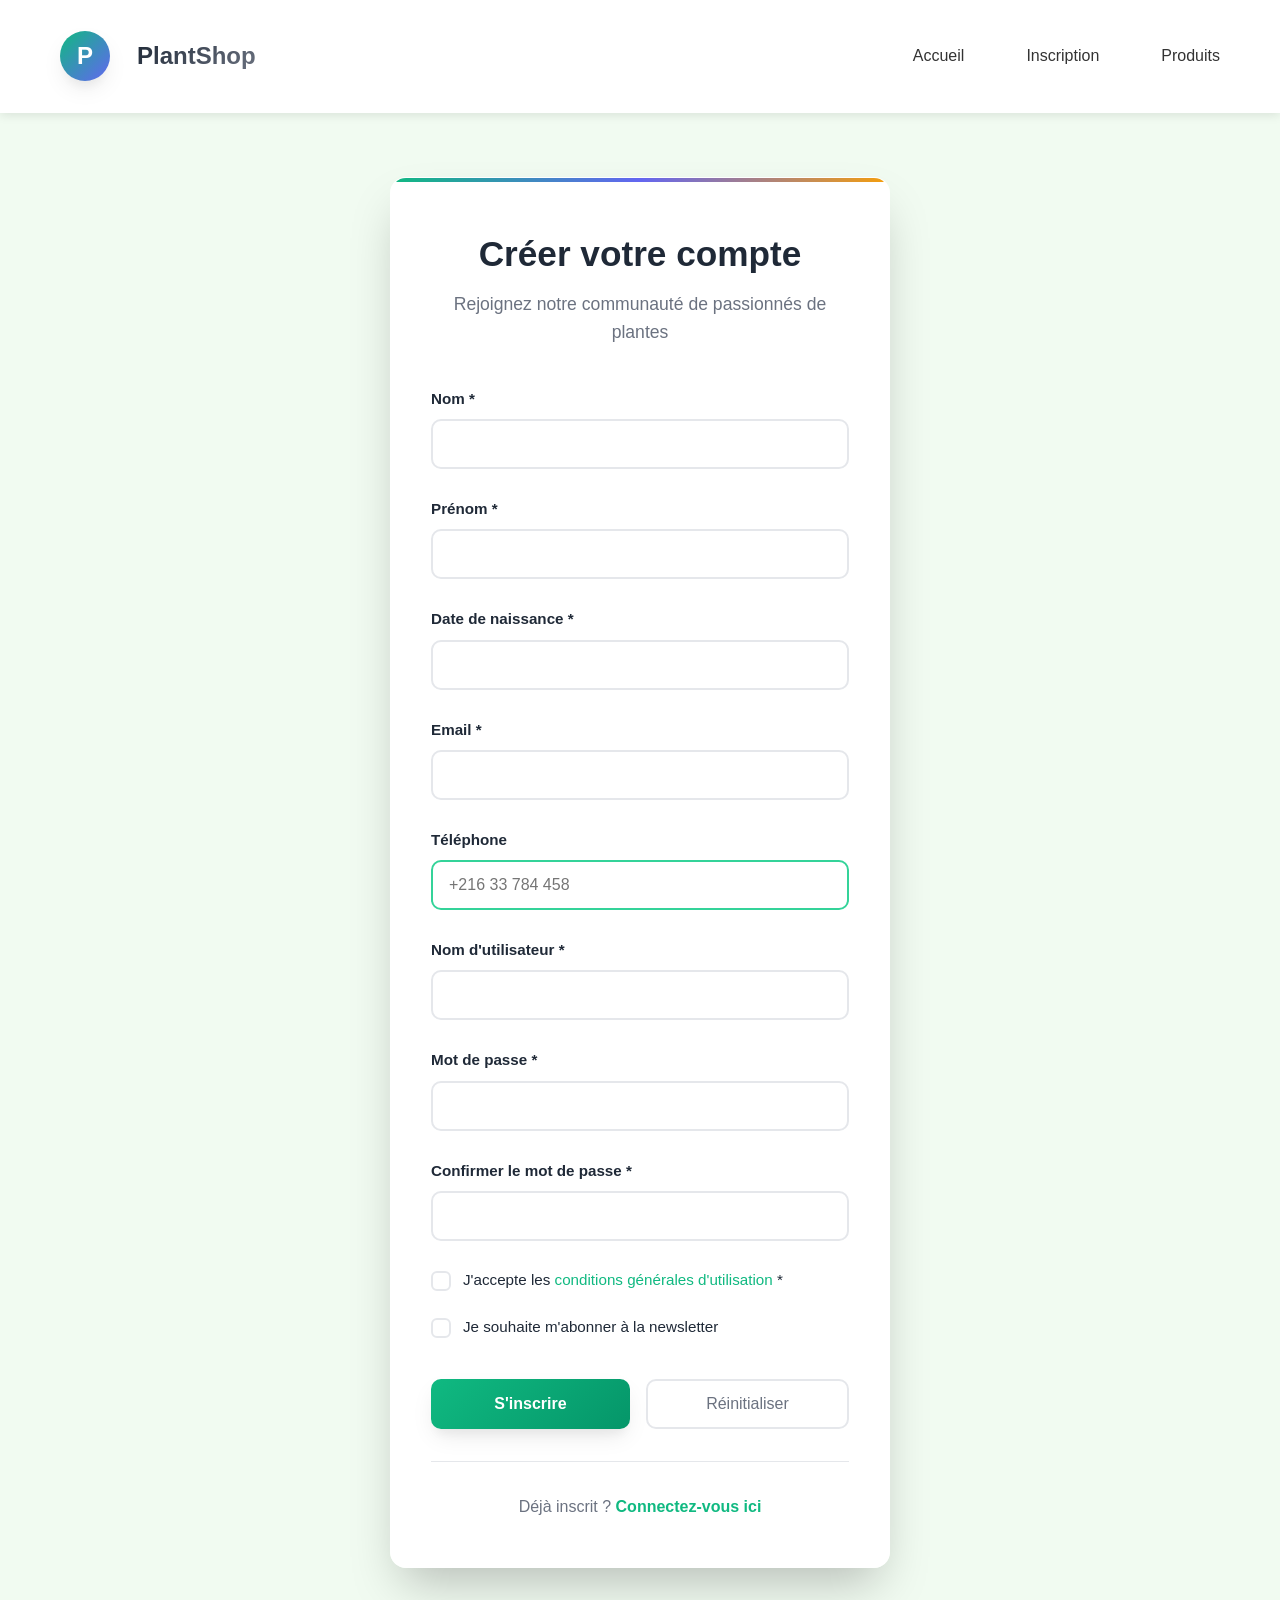
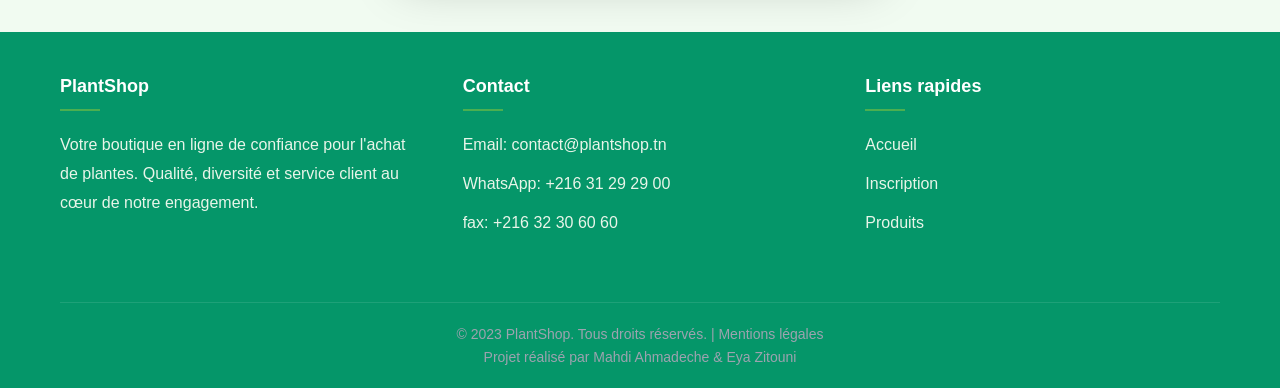
==== inscription.html @ d2c91919 "initial commit" ====
<!DOCTYPE html>
<html lang="fr">
<head>
    <meta charset="UTF-8">
    <meta name="viewport" content="width=device-width, initial-scale=1.0">
    <title>PlantShop - Vente de plantes en ligne</title>
    <link rel="stylesheet" href="style.css">
</head>
<body>
    <!-- En-tête -->
    <header>
        <div class="container">
            <div class="header-content">
                <div class="logo-section">
                    <div class="logo">P</div>
                    <div class="site-name">PlantShop</div>
                </div>
                <nav>
                    <ul>
                        <li><a href="index.html">Accueil</a></li>
                        <li><a href="inscription.html">Inscription</a></li>
                        <li><a href="produits.html">Produits</a></li>
                    </ul>
                </nav>
            </div>
        </div>
    </header><!-- Section Inscription -->
<section class="inscription-section">
    <div class="container">
        <div class="inscription-form-container">
            <h1>Créer votre compte</h1>
            <p>Rejoignez notre communauté de passionnés de plantes</p>
            
            <form id="inscriptionForm" class="inscription-form">
                <div class="form-group">
                    <label for="nom">Nom *</label>
                    <input type="text" id="nom" name="nom" required>
                    <span class="error-message" id="nom-error"></span>
                </div>

                <div class="form-group">
                    <label for="prenom">Prénom *</label>
                    <input type="text" id="prenom" name="prenom" required>
                    <span class="error-message" id="prenom-error"></span>
                </div>
                <div class="form-group">
                    <label for="Date de naissance">Date de naissance *</label>
                    <input type="text" id="Date de naissance" name="Date de naissance" required>
                    <span class="error-message" id="Date de naissance-error"></span>
                </div>

                <div class="form-group">
                    <label for="email">Email *</label>
                    <input type="email" id="email" name="email" required>
                    <span class="error-message" id="email-error"></span>
                </div>

                <div class="form-group">
                    <label for="telephone">Téléphone</label>
                    <input type="tel" id="telephone" name="telephone" placeholder="+216 33 784 458">
                    <span class="error-message" id="telephone-error"></span>
                </div>

                <div class="form-group">
                    <label for="username">Nom d'utilisateur *</label>
                    <input type="text" id="username" name="username" required>
                    <span class="error-message" id="username-error"></span>
                </div>

                <div class="form-group">
                    <label for="password">Mot de passe *</label>
                    <input type="password" id="password" name="password" required>
                    <span class="error-message" id="password-error"></span>
                </div>

                <div class="form-group">
                    <label for="confirm-password">Confirmer le mot de passe *</label>
                    <input type="password" id="confirm-password" name="confirm-password" required>
                    <span class="error-message" id="confirm-password-error"></span>
                </div>

                <div class="form-group checkbox-group">
                    <input type="checkbox" id="conditions" name="conditions" required>
                    <label for="conditions">J'accepte les <a href="#">conditions générales d'utilisation</a> *</label>
                    <span class="error-message" id="conditions-error"></span>
                </div>

                <div class="form-group checkbox-group">
                    <input type="checkbox" id="newsletter" name="newsletter">
                    <label for="newsletter">Je souhaite m'abonner à la newsletter</label>
                </div>

                <div class="form-buttons">
                    <button type="submit" class="btn-primary">S'inscrire</button>
                    <button type="reset" class="btn-secondary">Réinitialiser</button>
                </div>
            </form>

            <div id="confirmation-message" class="confirmation-message" style="display: none;">
                <div class="success-icon">✓</div>
                <h2>Inscription réussie !</h2>
                <p>Merci de vous être inscrit sur PlantShop. Un email de confirmation a été envoyé à votre adresse.</p>
                <button id="retour-accueil" class="btn-primary">Retour à l'accueil</button>
            </div>

            <div class="login-link">
                <p>Déjà inscrit ? <a href="connexion.html">Connectez-vous ici</a></p>
            </div>
        </div>
    </div>
</section>

<footer>
    <div class="container">
        <div class="footer-content">
            <div class="footer-section">
                <h3>PlantShop</h3>
                <p>Votre boutique en ligne de confiance pour l'achat de plantes. Qualité, diversité et service client au cœur de notre engagement.</p>
            </div>
            <div class="footer-section">
                <h3>Contact</h3>
                <div class="contact-info">
                    <p>Email: contact@plantshop.tn</p>
                    <p>WhatsApp: +216 31 29 29 00</p>
                    <p>fax: +216 32 30 60 60</p>
                </div>
            </div>
            <div class="footer-section">
                <h3>Liens rapides</h3>
                <a href="index.html">Accueil</a>
                <a href="inscription.html">Inscription</a>
                <a href="produits.html">Produits</a>
            </div>
        </div>
        <div class="copyright">
            <p>&copy; 2023 PlantShop. Tous droits réservés. | Mentions légales</p>
            <p>Projet réalisé par Mahdi Ahmadeche & Eya Zitouni</p>
        </div>
    </div>
</footer>
</body>
</html>
---- style.css ----
/* Styles généraux */
* {
  margin: 0;
  padding: 0;
  box-sizing: border-box;
  font-family: 'Segoe UI', Tahoma, Geneva, Verdana, sans-serif;
}

body {
  background-color: #f9f9f9;
  color: #333;
  line-height: 1.6;
}

.container {
  max-width: 1200px;
  margin: 0 auto;
  padding: 0 20px;
}

/* En-tête */
header {
  background-color: #fff;
  box-shadow: 0 2px 10px rgba(0, 0, 0, 0.1);
  position: sticky;
  top: 0;
  z-index: 100;
}

.header-content {
  display: flex;
  justify-content: space-between;
  align-items: center;
  padding: 15px 0;
}

.logo-section {
  display: flex;
  align-items: center;
}

.logo {
  width: 50px;
  height: 50px;
  background-color: #4CAF50;
  border-radius: 50%;
  display: flex;
  align-items: center;
  justify-content: center;
  margin-right: 15px;
  color: white;
  font-weight: bold;
  font-size: 24px;
}

.site-name {
  font-size: 24px;
  font-weight: 700;
  color: #2E7D32;
}

/* Navigation */
nav ul {
  display: flex;
  list-style: none;
}

nav li {
  margin-left: 30px;
}

nav a {
  text-decoration: none;
  color: #333;
  font-weight: 500;
  font-size: 16px;
  transition: color 0.3s;
  padding: 5px 0;
  position: relative;
}

nav a:hover {
  color: #4CAF50;
}

nav a::after {
  content: '';
  position: absolute;
  width: 0;
  height: 2px;
  bottom: 0;
  left: 0;
  background-color: #4CAF50;
  transition: width 0.3s;
}

nav a:hover::after {
  width: 100%;
}

/* Section Présentation */
.presentation {
  padding: 80px 0;
  background-color: white;
}

.presentation-content {
  display: flex;
  align-items: center;
  justify-content: space-between;
  flex-wrap: wrap;
}

.presentation-text {
  flex: 1;
  min-width: 300px;
  padding-right: 40px;
}

.presentation-text h1 {
  font-size: 36px;
  margin-bottom: 20px;
  color: #2E7D32;
}

.presentation-image {
  flex: 1;
  min-width: 300px;
  height: 400px;
  background: url('https://images.unsplash.com/photo-1416879595882-3373a0480b5b?ixlib=rb-1.2.1&auto=format&fit=crop&w=1350&q=80');
  background-size: cover;
  background-position: center;
  border-radius: 10px;
}

/* Section Produits */
.products {
  padding: 60px 0;
  background-color: #E8F5E9;
}

.section-title {
  font-size: 32px;
  margin-bottom: 50px;
  color: #2E7D32;
  text-align: center;
  position: relative;
}

.section-title::after {
  content: '';
  position: absolute;
  width: 100px;
  height: 3px;
  background-color: #4CAF50;
  bottom: -10px;
  left: 50%;
  transform: translateX(-50%);
}

.product-grid {
  display: grid;
  grid-template-columns: repeat(auto-fit, minmax(250px, 1fr));
  gap: 30px;
}

.product-card {
  background-color: white;
  border-radius: 10px;
  overflow: hidden;
  box-shadow: 0 5px 15px rgba(0, 0, 0, 0.1);
  transition: transform 0.3s;
}

.product-card:hover {
  transform: translateY(-5px);
}

.product-img {
  height: 200px;
  background-size: cover;
  background-position: center;
}

.product-content {
  padding: 20px;
}

.product-content h3 {
  font-size: 20px;
  margin-bottom: 10px;
  color: #2E7D32;
}

/* Section Réseaux sociaux */
.social {
  padding: 60px 0;
  text-align: center;
  background-color: white;
}

.social-links {
  display: flex;
  justify-content: center;
  gap: 30px;
  margin-top: 30px;
}

.social-link {
  display: flex;
  flex-direction: column;
  align-items: center;
  text-decoration: none;
  color: #333;
  transition: transform 0.3s, color 0.3s;
}

.social-link:hover {
  transform: translateY(-5px);
  color: #4CAF50;
}

.social-icon {
  width: 60px;
  height: 60px;
  background-color: #f5f5f5;
  border-radius: 50%;
  display: flex;
  align-items: center;
  justify-content: center;
  margin-bottom: 10px;
  font-size: 24px;
}

.facebook {
  color: #3b5998;
}

.instagram {
  color: #E1306C;
}

/* Pied de page */
footer {
  background-color: #2E7D32;
  color: white;
  padding: 40px 0 20px;
}

.footer-content {
  display: flex;
  justify-content: space-between;
  flex-wrap: wrap;
  margin-bottom: 30px;
}

.footer-section {
  flex: 1;
  min-width: 200px;
  margin-bottom: 20px;
}

.footer-section h3 {
  font-size: 18px;
  margin-bottom: 20px;
  position: relative;
  padding-bottom: 10px;
}

.footer-section h3::after {
  content: '';
  position: absolute;
  width: 40px;
  height: 2px;
  background-color: #4CAF50;
  bottom: 0;
  left: 0;
}

.footer-section p, .footer-section a {
  color: #E8F5E9;
  margin-bottom: 10px;
  display: block;
  text-decoration: none;
}

.footer-section a:hover {
  color: white;
}

.contact-info {
  margin-bottom: 15px;
}

.copyright {
  text-align: center;
  padding-top: 20px;
  border-top: 1px solid rgba(255, 255, 255, 0.1);
  font-size: 14px;
}

/* Responsive */
@media (max-width: 768px) {
  .header-content {
      flex-direction: column;
      text-align: center;
  }
  
  .logo-section {
      margin-bottom: 15px;
  }
  
  nav ul {
      justify-content: center;
  }
  
  nav li {
      margin: 0 15px;
  }
  
  .presentation-content {
      flex-direction: column;
  }
  
  .presentation-text {
      padding-right: 0;
      margin-bottom: 30px;
  }
  
  .social-links {
      flex-direction: column;
      gap: 20px;
  }
}

@media (max-width: 480px) {
  .section-title {
      font-size: 26px;
  }
  
  nav li {
      margin: 0 10px;
  }
}





.partners {
  padding: 60px 0;
  background-color: #E8F5E9;
}

.section-title {
  font-size: 32px;
  margin-bottom: 50px;
  color: #2E7D32;
  text-align: center;
  position: relative;
}

.section-title::after {
  content: '';
  position: absolute;
  width: 100px;
  height: 3px;
  background-color: #4CAF50;
  bottom: -10px;
  left: 50%;
  transform: translateX(-50%);
}

.partners-grid {
  display: grid;
  grid-template-columns: repeat(auto-fit, minmax(250px, 1fr));
  gap: 30px;
}

.partner-card {
  background-color: white;
  border-radius: 10px;
  overflow: hidden;
  box-shadow: 0 5px 15px rgba(0, 0, 0, 0.1);
  transition: transform 0.3s;
}

.partner-card:hover {
  transform: translateY(-5px);
}

.partner-img {
  height: 200px;
  background-size: cover;
  background-position: center;
}

.partner-content {
  padding: 20px;
}

.partner-content h3 {
  font-size: 20px;
  margin-bottom: 10px;
  color: #2E7D32;
}
/* style.css - Version Moderne */

/* Reset et polices modernes */
* {
  margin: 0;
  padding: 0;
  box-sizing: border-box;
}

@import url('https://fonts.googleapis.com/css2?family=Inter:wght@300;400;500;600;700&display=swap');

:root {
  --primary: #10B981;
  --primary-dark: #059669;
  --primary-light: #34D399;
  --secondary: #6366F1;
  --accent: #F59E0B;
  --dark: #1F2937;
  --light: #F8FAFC;
  --gray: #6B7280;
  --gray-light: #E5E7EB;
  --error: #EF4444;
  --success: #10B981;
  --shadow: 0 10px 25px -5px rgba(0, 0, 0, 0.1), 0 10px 10px -5px rgba(0, 0, 0, 0.04);
  --shadow-lg: 0 25px 50px -12px rgba(0, 0, 0, 0.25);
  --radius: 16px;
  --transition: all 0.3s cubic-bezier(0.4, 0, 0.2, 1);
}

body {
  font-family: 'Inter', sans-serif;
  line-height: 1.7;
  color: var(--dark);
  background: linear-gradient(135deg, #764ba2 10%, #34d399 100%,);
  min-height: 100vh;
}

.container {
  max-width: 1200px;
  margin: 0 auto;
  padding: 0 20px;
}

/* En-tête moderne */
header {
  background: rgba(255, 255, 255, 0.95);
  backdrop-filter: blur(20px);
  border-bottom: 1px solid rgba(255, 255, 255, 0.2);
  padding: 1rem 0;
  position: sticky;
  top: 0;
  z-index: 1000;
}

.header-content {
  display: flex;
  justify-content: space-between;
  align-items: center;
}

.logo-section {
  display: flex;
  align-items: center;
  gap: 12px;
}

.logo {
  width: 45px;
  height: 45px;
  background: linear-gradient(135deg, var(--primary), var(--secondary));
  border-radius: 12px;
  display: flex;
  align-items: center;
  justify-content: center;
  font-weight: 700;
  font-size: 1.4rem;
  color: white;
  box-shadow: var(--shadow);
}

.site-name {
  font-size: 1.6rem;
  font-weight: 700;
  background: linear-gradient(135deg, var(--dark), var(--gray));
  -webkit-background-clip: text;
  -webkit-text-fill-color: transparent;
}

nav ul {
  display: flex;
  list-style: none;
  gap: 2rem;
}

nav a {
  color: var(--dark);
  text-decoration: none;
  font-weight: 500;
  padding: 8px 16px;
  border-radius: 8px;
  transition: var(--transition);
  position: relative;
}

nav a:hover {
  color: var(--primary);
  background: rgba(16, 185, 129, 0.1);
}

nav a.active {
  color: var(--primary);
  background: rgba(16, 185, 129, 0.1);
}

nav a.active::after {
  content: '';
  position: absolute;
  bottom: -2px;
  left: 16px;
  right: 16px;
  height: 2px;
  background: var(--primary);
  border-radius: 2px;
}

/* Section d'inscription moderne */
.inscription-section {
  padding: 4rem 0;
  min-height: calc(100vh - 80px);
  display: flex;
  align-items: center;
  justify-content: center;
}

.inscription-form-container {
  max-width: 500px;
  width: 100%;
  background: rgba(255, 255, 255, 0.95);
  backdrop-filter: blur(20px);
  padding: 3rem 2.5rem;
  border-radius: var(--radius);
  box-shadow: var(--shadow-lg);
  border: 1px solid rgba(255, 255, 255, 0.2);
  position: relative;
  overflow: hidden;
}

.inscription-form-container::before {
  content: '';
  position: absolute;
  top: 0;
  left: 0;
  right: 0;
  height: 4px;
  background: linear-gradient(90deg, var(--primary), var(--secondary), var(--accent));
}

.inscription-form-container h1 {
  color: var(--dark);
  text-align: center;
  margin-bottom: 0.5rem;
  font-size: 2.2rem;
  font-weight: 700;
}

.inscription-form-container > p {
  text-align: center;
  color: var(--gray);
  margin-bottom: 2.5rem;
  font-size: 1.1rem;
  font-weight: 400;
}

/* Formulaire moderne */
.inscription-form {
  margin-bottom: 2rem;
}

.form-group {
  margin-bottom: 1.75rem;
  position: relative;
}

.form-group label {
  display: block;
  margin-bottom: 0.5rem;
  font-weight: 600;
  color: var(--dark);
  font-size: 0.95rem;
}

.form-group input[type="text"],
.form-group input[type="email"],
.form-group input[type="tel"],
.form-group input[type="password"] {
  width: 100%;
  padding: 14px 16px;
  border: 2px solid var(--gray-light);
  border-radius: 10px;
  font-size: 1rem;
  transition: var(--transition);
  background: white;
  font-family: 'Inter', sans-serif;
}

.form-group input:focus {
  outline: none;
  border-color: var(--primary);
  box-shadow: 0 0 0 3px rgba(16, 185, 129, 0.1);
  transform: translateY(-2px);
}

.form-group input:valid {
  border-color: var(--primary-light);
}

/* Checkboxes modernes */
.checkbox-group {
  display: flex;
  align-items: flex-start;
  gap: 12px;
  margin-bottom: 1.5rem;
}

.checkbox-group input[type="checkbox"] {
  appearance: none;
  -webkit-appearance: none;
  width: 20px;
  height: 20px;
  border: 2px solid var(--gray-light);
  border-radius: 6px;
  background: white;
  cursor: pointer;
  position: relative;
  transition: var(--transition);
  flex-shrink: 0;
  margin-top: 2px;
}

.checkbox-group input[type="checkbox"]:checked {
  background: var(--primary);
  border-color: var(--primary);
}

.checkbox-group input[type="checkbox"]:checked::after {
  content: '✓';
  position: absolute;
  color: white;
  font-size: 14px;
  font-weight: bold;
  top: 50%;
  left: 50%;
  transform: translate(-50%, -50%);
}

.checkbox-group label {
  margin-bottom: 0;
  font-weight: normal;
  line-height: 1.5;
}

.checkbox-group a {
  color: var(--primary);
  text-decoration: none;
  font-weight: 500;
  transition: var(--transition);
}

.checkbox-group a:hover {
  color: var(--primary-dark);
  text-decoration: underline;
}

/* Messages d'erreur modernes */
.error-message {
  color: var(--error);
  font-size: 0.85rem;
  margin-top: 0.5rem;
  display: block;
  font-weight: 500;
  padding-left: 8px;
  border-left: 3px solid var(--error);
}

.form-group input.error {
  border-color: var(--error);
  box-shadow: 0 0 0 3px rgba(239, 68, 68, 0.1);
}

/* Boutons modernes */
.form-buttons {
  display: flex;
  gap: 1rem;
  margin-top: 2.5rem;
}

.btn-primary, .btn-secondary {
  padding: 14px 30px;
  border: none;
  border-radius: 10px;
  font-size: 1rem;
  font-weight: 600;
  cursor: pointer;
  transition: var(--transition);
  flex: 1;
  font-family: 'Inter', sans-serif;
  position: relative;
  overflow: hidden;
}

.btn-primary {
  background: linear-gradient(135deg, var(--primary), var(--primary-dark));
  color: white;
  box-shadow: var(--shadow);
}

.btn-primary::before {
  content: '';
  position: absolute;
  top: 0;
  left: -100%;
  width: 100%;
  height: 100%;
  background: linear-gradient(90deg, transparent, rgba(255,255,255,0.2), transparent);
  transition: left 0.5s;
}

.btn-primary:hover::before {
  left: 100%;
}

.btn-primary:hover {
  transform: translateY(-3px);
  box-shadow: 0 20px 40px -10px rgba(16, 185, 129, 0.4);
}

.btn-secondary {
  background: white;
  color: var(--gray);
  border: 2px solid var(--gray-light);
  font-weight: 500;
}

.btn-secondary:hover {
  border-color: var(--primary);
  color: var(--primary);
  transform: translateY(-2px);
  box-shadow: var(--shadow);
}

/* Message de confirmation moderne */
.confirmation-message {
  text-align: center;
  padding: 2rem 1rem;
  background: linear-gradient(135deg, #F0FDF4, #ECFDF5);
  border-radius: var(--radius);
  border: 1px solid var(--primary-light);
}

.success-icon {
  width: 80px;
  height: 80px;
  background: linear-gradient(135deg, var(--success), var(--primary-dark));
  color: white;
  border-radius: 50%;
  display: flex;
  align-items: center;
  justify-content: center;
  font-size: 2rem;
  margin: 0 auto 1.5rem;
  box-shadow: var(--shadow);
  animation: bounceIn 0.6s cubic-bezier(0.68, -0.55, 0.265, 1.55);
}

@keyframes bounceIn {
  0% {
      opacity: 0;
      transform: scale(0.3);
  }
  50% {
      opacity: 1;
      transform: scale(1.05);
  }
  70% {
      transform: scale(0.9);
  }
  100% {
      opacity: 1;
      transform: scale(1);
  }
}

.confirmation-message h2 {
  color: var(--dark);
  margin-bottom: 1rem;
  font-weight: 700;
}

.confirmation-message p {
  color: var(--gray);
  margin-bottom: 2rem;
  font-size: 1.1rem;
  line-height: 1.6;
}

/* Lien de connexion moderne */
.login-link {
  text-align: center;
  padding-top: 2rem;
  border-top: 1px solid var(--gray-light);
}

.login-link p {
  color: var(--gray);
}

.login-link a {
  color: var(--primary);
  text-decoration: none;
  font-weight: 600;
  transition: var(--transition);
  position: relative;
}

.login-link a::after {
  content: '';
  position: absolute;
  bottom: -2px;
  left: 0;
  width: 0;
  height: 2px;
  background: var(--primary);
  transition: width 0.3s ease;
}

.login-link a:hover::after {
  width: 100%;
}

/* Animation de chargement */
.loading {
  display: inline-block;
  width: 20px;
  height: 20px;
  border: 3px solid rgba(255,255,255,.3);
  border-radius: 50%;
  border-top-color: white;
  animation: spin 1s ease-in-out infinite;
}

@keyframes spin {
  to { transform: rotate(360deg); }
}

/* Pied de page moderne */
footer {
  background: var(--dark);
  color: white;
  padding: 3rem 0 1.5rem;
  margin-top: auto;
}

.footer-content {
  display: grid;
  grid-template-columns: 2fr 1fr 1fr;
  gap: 3rem;
  margin-bottom: 2rem;
}

.footer-section h3 {
  color: white;
  margin-bottom: 1.5rem;
  font-weight: 600;
  font-size: 1.2rem;
}

.footer-section p, .footer-section a {
  color: #9CA3AF;
  line-height: 1.8;
  transition: var(--transition);
}

.footer-section a {
  text-decoration: none;
  display: block;
  margin-bottom: 0.5rem;
}

.footer-section a:hover {
  color: var(--primary-light);
}

.copyright {
  text-align: center;
  padding-top: 2rem;
  border-top: 1px solid #374151;
  color: #9CA3AF;
  font-size: 0.9rem;
}

/* Responsive Design */
@media (max-width: 768px) {
  .inscription-form-container {
      margin: 1rem;
      padding: 2rem 1.5rem;
  }
  
  .form-buttons {
      flex-direction: column;
  }
  
  .header-content {
      flex-direction: column;
      gap: 1rem;
  }
  
  nav ul {
      gap: 1rem;
  }
  
  .footer-content {
      grid-template-columns: 1fr;
      gap: 2rem;
  }
  
  body {
      background: linear-gradient(135deg, #667eea 0%, #764ba2 100%);
      background-attachment: fixed;
  }
}

/* Animation pour les champs du formulaire */
@keyframes slideIn {
  from {
      opacity: 0;
      transform: translateY(20px);
  }
  to {
      opacity: 1;
      transform: translateY(0);
  }
}

.inscription-form-container > * {
  animation: slideIn 0.6s ease-out;
}

.inscription-form-container > *:nth-child(1) { animation-delay: 0.1s; }
.inscription-form-container > *:nth-child(2) { animation-delay: 0.2s; }
.form-group:nth-child(1) { animation-delay: 0.3s; }
.form-group:nth-child(2) { animation-delay: 0.4s; }
.form-group:nth-child(3) { animation-delay: 0.5s; }
.form-group:nth-child(4) { animation-delay: 0.6s; }
.form-group:nth-child(5) { animation-delay: 0.7s; }
.form-group:nth-child(6) { animation-delay: 0.8s; }
.form-group:nth-child(7) { animation-delay: 0.9s; }
.checkbox-group:nth-child(8) { animation-delay: 1.0s; }
.checkbox-group:nth-child(9) { animation-delay: 1.1s; }
.form-buttons { animation-delay: 1.2s; }

/* Pied de page */
footer {
  background-color: #059669;
  color: white;
  padding: 40px 0 20px;
}

.footer-content {
  display: flex;
  justify-content: space-between;
  flex-wrap: wrap;
  margin-bottom: 30px;
}

.footer-section {
  flex: 1;
  min-width: 200px;
  margin-bottom: 20px;
}

.footer-section h3 {
  font-size: 18px;
  margin-bottom: 20px;
  position: relative;
  padding-bottom: 10px;
}

.footer-section h3::after {
  content: '';
  position: absolute;
  width: 40px;
  height: 2px;
  background-color: #4CAF50;
  bottom: 0;
  left: 0;
}

.footer-section p, .footer-section a {
  color: #E8F5E9;
  margin-bottom: 10px;
  display: block;
  text-decoration: none;
}

.footer-section a:hover {
  color: white;
}

.contact-info {
  margin-bottom: 15px;
}

.copyright {
  text-align: center;
  padding-top: 20px;
  border-top: 1px solid rgba(255, 255, 255, 0.1);
  font-size: 14px;
}

/* Responsive */
@media (max-width: 768px) {
  .header-content {
      flex-direction: column;
      text-align: center;
  }
  
  .logo-section {
      margin-bottom: 15px;
  }
  
  nav ul {
      justify-content: center;
  }
  
  nav li {
      margin: 0 15px;
  }
  
  .presentation-content {
      flex-direction: column;
  }
  
  .presentation-text {
      padding-right: 0;
      margin-bottom: 30px;
  }
  
  .social-links {
      flex-direction: column;
      gap: 20px;
  }
  
  .partners-grid {
      flex-direction: column;
      align-items: center;
  }
  
  .partner-card {
      width: 100%;
      max-width: 300px;
  }
  
  .form-row {
      flex-direction: column;
      gap: 0;
  }
  
  .form-buttons {
      flex-direction: column;
  }
}

@media (max-width: 480px) {
  .section-title {
      font-size: 26px;
  }
  
  nav li {
      margin: 0 10px;
  }
  
  .inscription-form {
      padding: 20px;
  }
  
  .form-fieldset {
      padding: 15px;
  }
}



/* ---------- RESET SIMPLE ---------- */
*,
*::before,
*::after {
  box-sizing: border-box;
  margin: 0;
  padding: 0;
}

body {
  font-family: system-ui, -apple-system, BlinkMacSystemFont, "Segoe UI",
    sans-serif;
  background-color: #f8faf5;
  color: #172b1a;
  line-height: 1.5;
}

/* ---------- VARIABLES ---------- */
:root {
  --color-primary: #2f7b4f;
  --color-primary-soft: #e2f3e8;
  --color-accent: #ffc857;
  --color-bg: #f8faf5;
  --color-surface: #ffffff;
  --color-border: #dde5d6;
  --color-text: #172b1a;
  --radius-lg: 16px;
  --radius-md: 12px;
  --shadow-soft: 0 10px 25px rgba(0, 0, 0, 0.06);
}

/* ---------- HEADER ---------- */
.header {
  position: sticky;
  top: 0;
  z-index: 20;
  display: flex;
  align-items: center;
  justify-content: space-between;
  padding: 1rem 5vw;
  background-color: rgba(248, 250, 245, 0.9);
  backdrop-filter: blur(12px);
  border-bottom: 1px solid rgba(221, 229, 214, 0.7);
}

.header__logo {
  display: flex;
  align-items: center;
  gap: 0.4rem;
  font-weight: 700;
  font-size: 1.1rem;
  color: var(--color-primary);
}

.header__logo-icon {
  font-size: 1.4rem;
}

.header__nav {
  display: flex;
  align-items: center;
  gap: 1.5rem;
  font-size: 0.95rem;
}

.header__nav-link {
  text-decoration: none;
  color: #4b5e4e;
  position: relative;
}

.header__nav-link::after {
  content: "";
  position: absolute;
  left: 0;
  bottom: -0.3rem;
  width: 0;
  height: 2px;
  background-color: var(--color-primary);
  transition: width 0.2s ease;
}

.header__nav-link:hover::after {
  width: 100%;
}

.header__nav-link--active {
  color: var(--color-primary);
  font-weight: 600;
}

.header__nav-link--active::after {
  width: 100%;
}

.header__actions {
  display: flex;
  align-items: center;
  gap: 0.75rem;
}

.header__cart-btn {
  border: none;
  background: var(--color-surface);
  border-radius: 999px;
  padding: 0.4rem 0.9rem;
  display: inline-flex;
  align-items: center;
  gap: 0.5rem;
  cursor: pointer;
  box-shadow: var(--shadow-soft);
}

.header__cart-icon {
  font-size: 1.1rem;
}

.header__cart-count {
  font-size: 0.85rem;
  font-weight: 600;
  padding: 0.1rem 0.5rem;
  border-radius: 999px;
  background-color: var(--color-primary);
  color: white;
}

/* ---------- HERO ---------- */
.hero {
  padding: 2.5rem 5vw 1.5rem;
}

.hero__content {
  max-width: 700px;
}

.hero__title {
  font-size: clamp(2rem, 4vw, 2.6rem);
  margin-bottom: 0.5rem;
}

.hero__subtitle {
  font-size: 0.98rem;
  color: #4b5e4e;
}

/* ---------- TOOLBAR ---------- */
.toolbar {
  display: grid;
  grid-template-columns: minmax(0, 2.2fr) minmax(0, 1.3fr) minmax(0, 1.3fr);
  gap: 1rem;
  padding: 0 5vw 1.5rem;
}

.toolbar__group {
  display: flex;
  flex-direction: column;
  gap: 0.35rem;
}

.toolbar__label {
  font-size: 0.8rem;
  text-transform: uppercase;
  letter-spacing: 0.06em;
  color: #6b7c6c;
}

.toolbar__input,
.toolbar__select {
  border-radius: 999px;
  border: 1px solid var(--color-border);
  padding: 0.55rem 0.9rem;
  font-size: 0.9rem;
  outline: none;
  background-color: var(--color-surface);
}

.toolbar__input:focus,
.toolbar__select:focus {
  border-color: var(--color-primary);
  box-shadow: 0 0 0 3px rgba(47, 123, 79, 0.12);
}

/* ---------- PRODUITS ---------- */
.products {
  padding: 0 5vw 3rem;
}

.products__grid {
  display: grid;
  grid-template-columns: repeat(auto-fit, minmax(230px, 1fr));
  gap: 1.6rem;
}

.product-card {
  background-color: var(--color-surface);
  border-radius: var(--radius-lg);
  overflow: hidden;
  box-shadow: var(--shadow-soft);
  display: flex;
  flex-direction: column;
  transition: transform 0.15s ease, box-shadow 0.15s ease;
}

.product-card:hover {
  transform: translateY(-4px);
  box-shadow: 0 16px 30px rgba(0, 0, 0, 0.08);
}

.product-card__image-wrapper {
  position: relative;
  padding: 0.75rem;
  background: radial-gradient(circle at top, #e6f4ec 0%, #ffffff 60%);
}

.product-card__image {
  width: 100%;
  display: block;
  border-radius: var(--radius-md);
  object-fit: cover;
}

.product-card__tag {
  position: absolute;
  left: 1.2rem;
  top: 1.2rem;
  background-color: var(--color-primary-soft);
  color: var(--color-primary);
  font-size: 0.75rem;
  padding: 0.25rem 0.6rem;
  border-radius: 999px;
  font-weight: 600;
}

.product-card__tag--accent {
  background-color: var(--color-accent);
  color: #4b3a06;
}

.product-card__body {
  padding: 0.9rem 1rem 1.1rem;
  display: flex;
  flex-direction: column;
  gap: 0.4rem;
}

.product-card__title {
  font-size: 1rem;
}

.product-card__subtitle {
  font-size: 0.86rem;
  color: #6b7c6c;
}

.product-card__footer {
  margin-top: 0.4rem;
  display: flex;
  align-items: center;
  justify-content: space-between;
  gap: 0.5rem;
}

.product-card__price {
  font-weight: 700;
  color: var(--color-primary);
  font-size: 0.98rem;
}

.product-card__btn {
  flex-shrink: 0;
  border: none;
  background-color: var(--color-primary);
  color: white;
  font-size: 0.86rem;
  font-weight: 600;
  padding: 0.45rem 0.9rem;
  border-radius: 999px;
  cursor: pointer;
  transition: background-color 0.15s ease, transform 0.1s ease;
}

.product-card__btn:hover {
  background-color: #255f3e;
}

.product-card__btn:active {
  transform: scale(0.98);
}

/* ---------- MESSAGE VIDE ---------- */
.products__empty {
  margin-top: 2rem;
  text-align: center;
  color: #6b7c6c;
  font-size: 0.9rem;
}

/* ---------- FOOTER ---------- */
.footer {
  padding: 1.5rem 5vw 2rem;
  border-top: 1px solid rgba(221, 229, 214, 0.7);
  text-align: center;
  font-size: 0.85rem;
  color: #6b7c6c;
}

/* ---------- RESPONSIVE ---------- */
@media (max-width: 768px) {
  .header {
    padding-inline: 4vw;
  }

  .header__nav {
    display: none; /* simplification mobile */
  }

  .toolbar {
    grid-template-columns: 1fr;
  }
}



/* ========================= */
/* STYLES GÉNÉRAUX + HEADER  */
/* ========================= */
* {
  margin: 0;
  padding: 0;
  box-sizing: border-box;
  font-family: "Segoe UI", Tahoma, Geneva, Verdana, sans-serif;
}

body {
  background-color: #f1fbf1;
  color: #333;
  line-height: 1.6;
}

.container {
  max-width: 1200px;
  margin: 0 auto;
  padding: 0 20px;
}

/* En-tête */
header {
  background-color: #fff;
  box-shadow: 0 2px 10px rgba(0, 0, 0, 0.1);
  position: sticky;
  top: 0;
  z-index: 100;
}

.header-content {
  display: flex;
  justify-content: space-between;
  align-items: center;
  padding: 15px 0;
}

.logo-section {
  display: flex;
  align-items: center;
}

.logo {
  width: 50px;
  height: 50px;
  background-color: #4caf50;
  border-radius: 50%;
  display: flex;
  align-items: center;
  justify-content: center;
  margin-right: 15px;
  color: white;
  font-weight: bold;
  font-size: 24px;
}

.site-name {
  font-size: 24px;
  font-weight: 700;
  color: #2e7d32;
}

/* Navigation */
nav ul {
  display: flex;
  list-style: none;
}

nav li {
  margin-left: 30px;
}

nav a {
  text-decoration: none;
  color: #333;
  font-weight: 500;
  font-size: 16px;
  transition: color 0.3s;
  padding: 5px 0;
  position: relative;
}

nav a:hover {
  color: #4caf50;
}

nav a::after {
  content: "";
  position: absolute;
  width: 0;
  height: 2px;
  bottom: 0;
  left: 0;
  background-color: #4caf50;
  transition: width 0.3s;
}

nav a:hover::after {
  width: 100%;
}

/* ========================= */
/* STYLES GÉNÉRAUX + HEADER  */
/* ========================= */
* {
  margin: 0;
  padding: 0;
  box-sizing: border-box;
  font-family: "Segoe UI", Tahoma, Geneva, Verdana, sans-serif;
}

body {
  background-color: #f1fbf1;
  color: #333;
  line-height: 1.6;
}

.container {
  max-width: 1200px;
  margin: 0 auto;
  padding: 0 20px;
}

/* En-tête */
header {
  background-color: #fff;
  box-shadow: 0 2px 10px rgba(0, 0, 0, 0.1);
  position: sticky;
  top: 0;
  z-index: 100;
}

.header-content {
  display: flex;
  justify-content: space-between;
  align-items: center;
  padding: 15px 0;
}

.logo-section {
  display: flex;
  align-items: center;
}

.logo {
  width: 50px;
  height: 50px;
  background-color: #4caf50;
  border-radius: 50%;
  display: flex;
  align-items: center;
  justify-content: center;
  margin-right: 15px;
  color: white;
  font-weight: bold;
  font-size: 24px;
}

.site-name {
  font-size: 24px;
  font-weight: 700;
  color: #2e7d32;
}

/* Navigation */
nav ul {
  display: flex;
  list-style: none;
}

nav li {
  margin-left: 30px;
}

nav a {
  text-decoration: none;
  color: #333;
  font-weight: 500;
  font-size: 16px;
  transition: color 0.3s;
  padding: 5px 0;
  position: relative;
}

nav a:hover {
  color: #4caf50;
}

nav a::after {
  content: "";
  position: absolute;
  width: 0;
  height: 2px;
  bottom: 0;
  left: 0;
  background-color: #4caf50;
  transition: width 0.3s;
}

nav a:hover::after {
  width: 100%;
}

/* ========================= */
/*       PAGE PRODUITS       */
/* ========================= */

.products-main {
  background-color: #e9f9ee;
  padding: 30px 0 40px;
}

.products-section {
  margin-top: 10px;
}

.products-title {
  font-size: 32px;
  color: #166534;
  margin-bottom: 20px;
}

/* Filtres catégories */
.product-filters {
  display: flex;
  flex-wrap: wrap;
  gap: 10px;
  margin-bottom: 25px;
}

.filter-button {
  border-radius: 999px;
  border: 2px solid #22c55e;
  padding: 8px 20px;
  background-color: #ffffff;
  color: #15803d;
  font-size: 14px;
  font-weight: 500;
  cursor: pointer;
  transition: background-color 0.2s, color 0.2s, box-shadow 0.2s;
}

.filter-button:hover {
  background-color: #ecfdf3;
}

.filter-button.active {
  background-color: #16a34a;
  color: #ffffff;
  box-shadow: 0 4px 12px rgba(22, 163, 74, 0.4);
}

/* Layout produits + panier */
.products-layout {
  display: grid;
  grid-template-columns: 2fr 1fr;
  gap: 24px;
  align-items: flex-start;
}

/* Grille de produits */
.products-grid {
  display: grid;
  grid-template-columns: 1fr 1fr;
  gap: 20px;
}

/* Carte produit */
.product-card {
  background-color: #ffffff;
  border-radius: 18px;
  overflow: hidden;
  box-shadow: 0 6px 18px rgba(0, 0, 0, 0.08);
  display: flex;
  flex-direction: column;
  height: 100%;
}

.product-card-image {
  width: 100%;
  height: 220px;
  object-fit: cover;
}

.product-card-body {
  background-color: #ffffff;
  padding: 18px 20px 16px;
  display: flex;
  flex-direction: column;
  gap: 8px;
}

.product-card-title {
  font-size: 18px;
  font-weight: 600;
  color: #111827;
}

.product-card-description {
  font-size: 14px;
  color: #6b7280;
}

.product-card-row {
  display: flex;
  justify-content: space-between;
  align-items: center;
  margin-top: 6px;
  margin-bottom: 12px;
}

.product-card-price {
  font-size: 16px;
  font-weight: 600;
  color: #15803d;
}

.product-card-stock {
  font-size: 14px;
  color: #6b7280;
}

/* Bouton ajouter au panier */
.add-to-cart-btn {
  width: 100%;
  border: none;
  border-radius: 999px;
  padding: 10px 14px;
  background-color: #16a34a;
  color: #ffffff;
  font-size: 15px;
  font-weight: 600;
  cursor: pointer;
  display: flex;
  align-items: center;
  justify-content: center;
  gap: 8px;
  transition: background-color 0.2s, box-shadow 0.2s, transform 0.05s;
}

.add-to-cart-btn:hover {
  background-color: #15803d;
  box-shadow: 0 4px 12px rgba(21, 128, 61, 0.4);
}

.add-to-cart-btn:active {
  transform: translateY(1px);
}

.add-to-cart-icon {
  font-size: 16px;
}

/* Panier */
.cart {
  background-color: #ffffff;
  border-radius: 18px;
  padding: 20px;
  box-shadow: 0 6px 18px rgba(0, 0, 0, 0.08);
  position: sticky;
  top: 90px;
}

.cart-title {
  font-size: 22px;
  color: #166534;
  margin-bottom: 16px;
}

.cart-empty {
  text-align: center;
  color: #9ca3af;
  padding: 30px 0;
  font-size: 14px;
}

.cart-items {
  display: flex;
  flex-direction: column;
  gap: 14px;
  margin-bottom: 16px;
}

.cart-item {
  display: flex;
  gap: 10px;
  border-bottom: 1px solid #e5e7eb;
  padding-bottom: 10px;
}

.cart-item-image {
  width: 60px;
  height: 60px;
  border-radius: 8px;
  object-fit: cover;
}

.cart-item-main {
  flex: 1;
}

.cart-item-name {
  font-size: 14px;
  font-weight: 600;
  margin-bottom: 4px;
}

.cart-item-price {
  font-size: 14px;
  color: #15803d;
  margin-bottom: 6px;
}

/* Contrôles quantité */
.cart-item-controls {
  display: flex;
  align-items: center;
  gap: 6px;
}

.qty-btn {
  border: none;
  background-color: #e5e7eb;
  width: 26px;
  height: 26px;
  border-radius: 6px;
  display: flex;
  align-items: center;
  justify-content: center;
  cursor: pointer;
  font-size: 16px;
  line-height: 1;
  transition: background-color 0.2s;
}

.qty-btn:hover {
  background-color: #d1d5db;
}

.cart-item-qty {
  font-size: 14px;
}

/* Résumé panier */
.cart-summary {
  border-top: 1px solid #e5e7eb;
  padding-top: 12px;
}

.cart-total-row {
  display: flex;
  justify-content: space-between;
  align-items: center;
  margin-bottom: 12px;
}

.cart-total-amount {
  font-size: 20px;
  font-weight: 700;
  color: #15803d;
}

/* Bouton commander */
.order-button {
  width: 100%;
  border: none;
  border-radius: 10px;
  padding: 10px 14px;
  background-color: #16a34a;
  color: #ffffff;
  font-size: 15px;
  font-weight: 600;
  cursor: pointer;
  transition: background-color 0.2s, box-shadow 0.2s, transform 0.05s;
}

.order-button:hover {
  background-color: #15803d;
  box-shadow: 0 4px 12px rgba(21, 128, 61, 0.4);
}

.order-button:active {
  transform: translateY(1px);
}

/* Bouton Réinitialiser */
.reset-button {
  width: 100%;
  margin-top: 8px;
  border-radius: 10px;
  padding: 9px 14px;
  border: 1px solid #d1d5db;
  background-color: #ffffff;
  color: #4b5563;
  font-size: 14px;
  font-weight: 500;
  cursor: pointer;
  transition: background-color 0.2s, color 0.2s, border-color 0.2s;
}

.reset-button:hover {
  background-color: #f3f4f6;
  border-color: #9ca3af;
  color: #111827;
}

/* Message de confirmation */
.order-confirmation {
  display: flex;
  align-items: center;
  gap: 8px;
  background-color: #dcfce7;
  color: #15803d;
  border-radius: 10px;
  padding: 10px 12px;
  font-size: 14px;
  margin-bottom: 12px;
}

.order-confirmation-icon {
  font-size: 18px;
}

/* Responsive */
@media (max-width: 992px) {
  .products-layout {
    grid-template-columns: 1fr;
  }

  .cart {
    position: static;
  }
}

@media (max-width: 768px) {
  .products-grid {
    grid-template-columns: 1fr;
  }
}
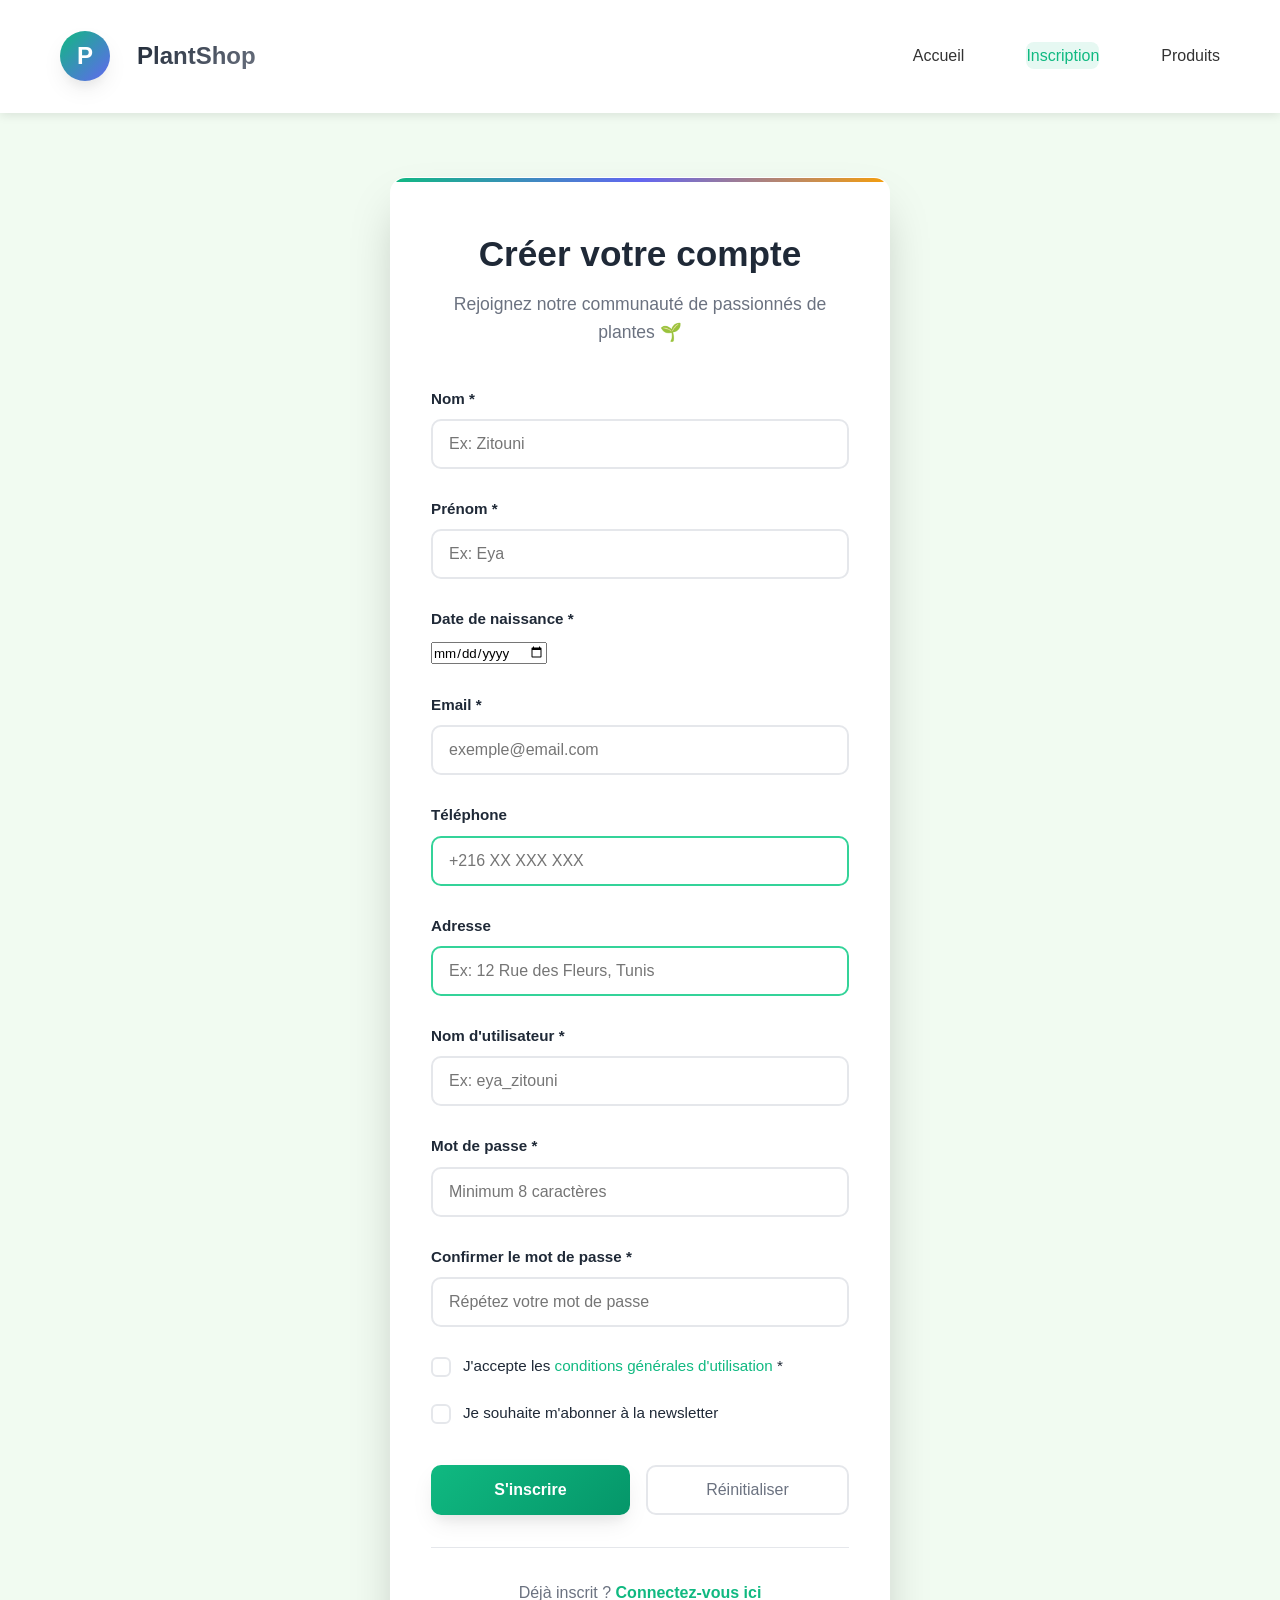
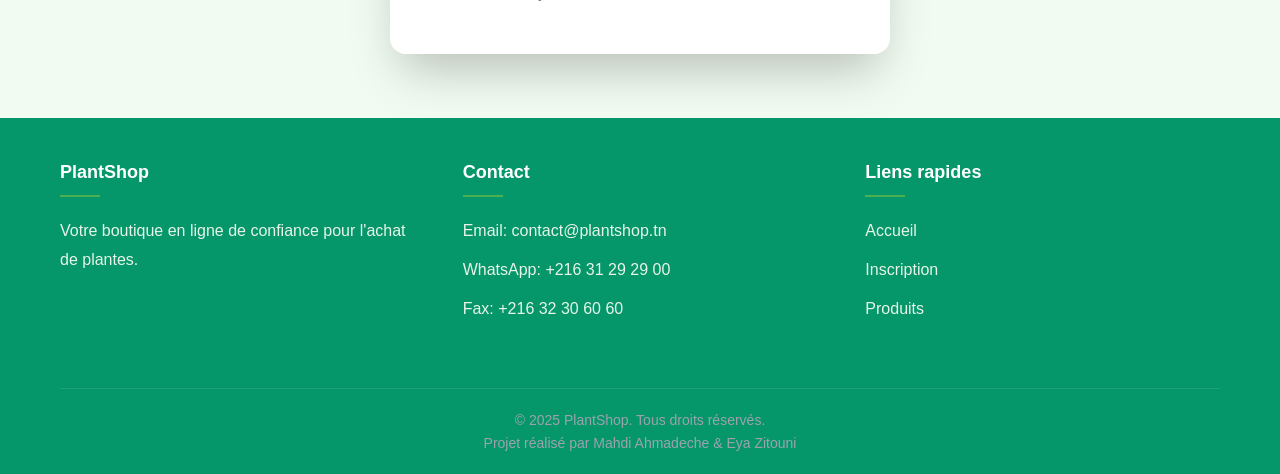
==== commit c998456c: "feat: update title and add author comment" ====
--- a/inscription.html
+++ b/inscription.html
@@ -3,11 +3,12 @@
 <head>
     <meta charset="UTF-8">
     <meta name="viewport" content="width=device-width, initial-scale=1.0">
-    <title>PlantShop - Vente de plantes en ligne</title>
+    <!-- Commit 1: title updated to match project name -->
+    <title>Inscription - Plantes Shop</title>
     <link rel="stylesheet" href="style.css">
 </head>
 <body>
-    <!-- En-tête -->
+    <!-- Page inscription - Développée par Eya Zitouni -->
     <header>
         <div class="container">
             <div class="header-content">
@@ -18,125 +19,205 @@
                 <nav>
                     <ul>
                         <li><a href="index.html">Accueil</a></li>
-                        <li><a href="inscription.html">Inscription</a></li>
+                        <li><a href="inscription.html" class="active">Inscription</a></li>
                         <li><a href="produits.html">Produits</a></li>
                     </ul>
                 </nav>
             </div>
         </div>
-    </header><!-- Section Inscription -->
-<section class="inscription-section">
-    <div class="container">
-        <div class="inscription-form-container">
-            <h1>Créer votre compte</h1>
-            <p>Rejoignez notre communauté de passionnés de plantes</p>
-            
-            <form id="inscriptionForm" class="inscription-form">
-                <div class="form-group">
-                    <label for="nom">Nom *</label>
-                    <input type="text" id="nom" name="nom" required>
-                    <span class="error-message" id="nom-error"></span>
-                </div>
-
-                <div class="form-group">
-                    <label for="prenom">Prénom *</label>
-                    <input type="text" id="prenom" name="prenom" required>
-                    <span class="error-message" id="prenom-error"></span>
-                </div>
-                <div class="form-group">
-                    <label for="Date de naissance">Date de naissance *</label>
-                    <input type="text" id="Date de naissance" name="Date de naissance" required>
-                    <span class="error-message" id="Date de naissance-error"></span>
-                </div>
-
-                <div class="form-group">
-                    <label for="email">Email *</label>
-                    <input type="email" id="email" name="email" required>
-                    <span class="error-message" id="email-error"></span>
-                </div>
-
-                <div class="form-group">
-                    <label for="telephone">Téléphone</label>
-                    <input type="tel" id="telephone" name="telephone" placeholder="+216 33 784 458">
-                    <span class="error-message" id="telephone-error"></span>
-                </div>
-
-                <div class="form-group">
-                    <label for="username">Nom d'utilisateur *</label>
-                    <input type="text" id="username" name="username" required>
-                    <span class="error-message" id="username-error"></span>
-                </div>
-
-                <div class="form-group">
-                    <label for="password">Mot de passe *</label>
-                    <input type="password" id="password" name="password" required>
-                    <span class="error-message" id="password-error"></span>
-                </div>
-
-                <div class="form-group">
-                    <label for="confirm-password">Confirmer le mot de passe *</label>
-                    <input type="password" id="confirm-password" name="confirm-password" required>
-                    <span class="error-message" id="confirm-password-error"></span>
-                </div>
-
-                <div class="form-group checkbox-group">
-                    <input type="checkbox" id="conditions" name="conditions" required>
-                    <label for="conditions">J'accepte les <a href="#">conditions générales d'utilisation</a> *</label>
-                    <span class="error-message" id="conditions-error"></span>
-                </div>
-
-                <div class="form-group checkbox-group">
-                    <input type="checkbox" id="newsletter" name="newsletter">
-                    <label for="newsletter">Je souhaite m'abonner à la newsletter</label>
-                </div>
-
-                <div class="form-buttons">
-                    <button type="submit" class="btn-primary">S'inscrire</button>
-                    <button type="reset" class="btn-secondary">Réinitialiser</button>
-                </div>
-            </form>
-
-            <div id="confirmation-message" class="confirmation-message" style="display: none;">
-                <div class="success-icon">✓</div>
-                <h2>Inscription réussie !</h2>
-                <p>Merci de vous être inscrit sur PlantShop. Un email de confirmation a été envoyé à votre adresse.</p>
-                <button id="retour-accueil" class="btn-primary">Retour à l'accueil</button>
-            </div>
-
-            <div class="login-link">
-                <p>Déjà inscrit ? <a href="connexion.html">Connectez-vous ici</a></p>
+    </header>
+
+    <section class="inscription-section">
+        <div class="container">
+            <div class="inscription-form-container">
+                <h1>Créer votre compte</h1>
+                <p>Rejoignez notre communauté de passionnés de plantes 🌱</p>
+
+                <form id="inscriptionForm" class="inscription-form">
+
+                    <div class="form-group">
+                        <label for="nom">Nom *</label>
+                        <!-- Commit 5: added placeholder -->
+                        <input type="text" id="nom" name="nom" placeholder="Ex: Zitouni" required>
+                        <span class="error-message" id="nom-error"></span>
+                    </div>
+
+                    <div class="form-group">
+                        <label for="prenom">Prénom *</label>
+                        <!-- Commit 5: added placeholder -->
+                        <input type="text" id="prenom" name="prenom" placeholder="Ex: Eya" required>
+                        <span class="error-message" id="prenom-error"></span>
+                    </div>
+
+                    <!-- Commit 2: fixed date input type (was type text before) -->
+                    <div class="form-group">
+                        <label for="datenaissance">Date de naissance *</label>
+                        <input type="date" id="datenaissance" name="datenaissance" required>
+                        <span class="error-message" id="datenaissance-error"></span>
+                    </div>
+
+                    <div class="form-group">
+                        <label for="email">Email *</label>
+                        <!-- Commit 5: added placeholder -->
+                        <input type="email" id="email" name="email" placeholder="exemple@email.com" required>
+                        <span class="error-message" id="email-error"></span>
+                    </div>
+
+                    <div class="form-group">
+                        <label for="telephone">Téléphone</label>
+                        <input type="tel" id="telephone" name="telephone" placeholder="+216 XX XXX XXX">
+                        <span class="error-message" id="telephone-error"></span>
+                    </div>
+
+                    <!-- Commit 3: added address field -->
+                    <div class="form-group">
+                        <label for="adresse">Adresse</label>
+                        <input type="text" id="adresse" name="adresse" placeholder="Ex: 12 Rue des Fleurs, Tunis">
+                        <span class="error-message" id="adresse-error"></span>
+                    </div>
+
+                    <div class="form-group">
+                        <label for="username">Nom d'utilisateur *</label>
+                        <!-- Commit 5: added placeholder -->
+                        <input type="text" id="username" name="username" placeholder="Ex: eya_zitouni" required>
+                        <span class="error-message" id="username-error"></span>
+                    </div>
+
+                    <div class="form-group">
+                        <label for="password">Mot de passe *</label>
+                        <input type="password" id="password" name="password" placeholder="Minimum 8 caractères" required>
+                        <span class="error-message" id="password-error"></span>
+                    </div>
+
+                    <div class="form-group">
+                        <label for="confirm-password">Confirmer le mot de passe *</label>
+                        <input type="password" id="confirm-password" name="confirm-password" placeholder="Répétez votre mot de passe" required>
+                        <span class="error-message" id="confirm-password-error"></span>
+                    </div>
+
+                    <div class="form-group checkbox-group">
+                        <input type="checkbox" id="conditions" name="conditions" required>
+                        <label for="conditions">J'accepte les <a href="#">conditions générales d'utilisation</a> *</label>
+                        <span class="error-message" id="conditions-error"></span>
+                    </div>
+
+                    <div class="form-group checkbox-group">
+                        <input type="checkbox" id="newsletter" name="newsletter">
+                        <label for="newsletter">Je souhaite m'abonner à la newsletter</label>
+                    </div>
+
+                    <div class="form-buttons">
+                        <button type="submit" class="btn-primary">S'inscrire</button>
+                        <button type="reset" class="btn-secondary">Réinitialiser</button>
+                    </div>
+                </form>
+
+                <div id="confirmation-message" class="confirmation-message" style="display: none;">
+                    <div class="success-icon">✓</div>
+                    <h2>Inscription réussie !</h2>
+                    <p>Merci de vous être inscrit sur PlantShop. Un email de confirmation a été envoyé à votre adresse.</p>
+                    <button id="retour-accueil" class="btn-primary">Retour à l'accueil</button>
+                </div>
+
+                <div class="login-link">
+                    <p>Déjà inscrit ? <a href="connexion.html">Connectez-vous ici</a></p>
+                </div>
             </div>
         </div>
-    </div>
-</section>
-
-<footer>
-    <div class="container">
-        <div class="footer-content">
-            <div class="footer-section">
-                <h3>PlantShop</h3>
-                <p>Votre boutique en ligne de confiance pour l'achat de plantes. Qualité, diversité et service client au cœur de notre engagement.</p>
-            </div>
-            <div class="footer-section">
-                <h3>Contact</h3>
-                <div class="contact-info">
-                    <p>Email: contact@plantshop.tn</p>
-                    <p>WhatsApp: +216 31 29 29 00</p>
-                    <p>fax: +216 32 30 60 60</p>
-                </div>
-            </div>
-            <div class="footer-section">
-                <h3>Liens rapides</h3>
-                <a href="index.html">Accueil</a>
-                <a href="inscription.html">Inscription</a>
-                <a href="produits.html">Produits</a>
+    </section>
+
+    <!-- Commit 4: added JavaScript form validation -->
+    <script>
+        document.getElementById('inscriptionForm').addEventListener('submit', function(e) {
+            e.preventDefault();
+            let valid = true;
+
+            // Validation nom
+            const nom = document.getElementById('nom').value.trim();
+            if (nom === '') {
+                document.getElementById('nom-error').textContent = '❌ Le nom est obligatoire.';
+                valid = false;
+            } else {
+                document.getElementById('nom-error').textContent = '';
+            }
+
+            // Validation prénom
+            const prenom = document.getElementById('prenom').value.trim();
+            if (prenom === '') {
+                document.getElementById('prenom-error').textContent = '❌ Le prénom est obligatoire.';
+                valid = false;
+            } else {
+                document.getElementById('prenom-error').textContent = '';
+            }
+
+            // Validation email
+            const email = document.getElementById('email').value.trim();
+            const emailRegex = /^[^\s@]+@[^\s@]+\.[^\s@]+$/;
+            if (!emailRegex.test(email)) {
+                document.getElementById('email-error').textContent = '❌ Email invalide.';
+                valid = false;
+            } else {
+                document.getElementById('email-error').textContent = '';
+            }
+
+            // Validation mot de passe
+            const password = document.getElementById('password').value;
+            if (password.length < 8) {
+                document.getElementById('password-error').textContent = '❌ Minimum 8 caractères.';
+                valid = false;
+            } else {
+                document.getElementById('password-error').textContent = '';
+            }
+
+            // Validation confirmation mot de passe
+            const confirm = document.getElementById('confirm-password').value;
+            if (password !== confirm) {
+                document.getElementById('confirm-password-error').textContent = '❌ Les mots de passe ne correspondent pas.';
+                valid = false;
+            } else {
+                document.getElementById('confirm-password-error').textContent = '';
+            }
+
+            // Si tout est valide
+            if (valid) {
+                document.getElementById('inscriptionForm').style.display = 'none';
+                document.getElementById('confirmation-message').style.display = 'block';
+            }
+        });
+
+        document.getElementById('retour-accueil') &&
+        document.getElementById('retour-accueil').addEventListener('click', function() {
+            window.location.href = 'index.html';
+        });
+    </script>
+
+    <footer>
+        <div class="container">
+            <div class="footer-content">
+                <div class="footer-section">
+                    <h3>PlantShop</h3>
+                    <p>Votre boutique en ligne de confiance pour l'achat de plantes.</p>
+                </div>
+                <div class="footer-section">
+                    <h3>Contact</h3>
+                    <div class="contact-info">
+                        <p>Email: contact@plantshop.tn</p>
+                        <p>WhatsApp: +216 31 29 29 00</p>
+                        <p>Fax: +216 32 30 60 60</p>
+                    </div>
+                </div>
+                <div class="footer-section">
+                    <h3>Liens rapides</h3>
+                    <a href="index.html">Accueil</a>
+                    <a href="inscription.html">Inscription</a>
+                    <a href="produits.html">Produits</a>
+                </div>
+            </div>
+            <div class="copyright">
+                <p>&copy; 2025 PlantShop. Tous droits réservés.</p>
+                <p>Projet réalisé par Mahdi Ahmadeche & Eya Zitouni</p>
             </div>
         </div>
-        <div class="copyright">
-            <p>&copy; 2023 PlantShop. Tous droits réservés. | Mentions légales</p>
-            <p>Projet réalisé par Mahdi Ahmadeche & Eya Zitouni</p>
-        </div>
-    </div>
-</footer>
+    </footer>
 </body>
 </html>
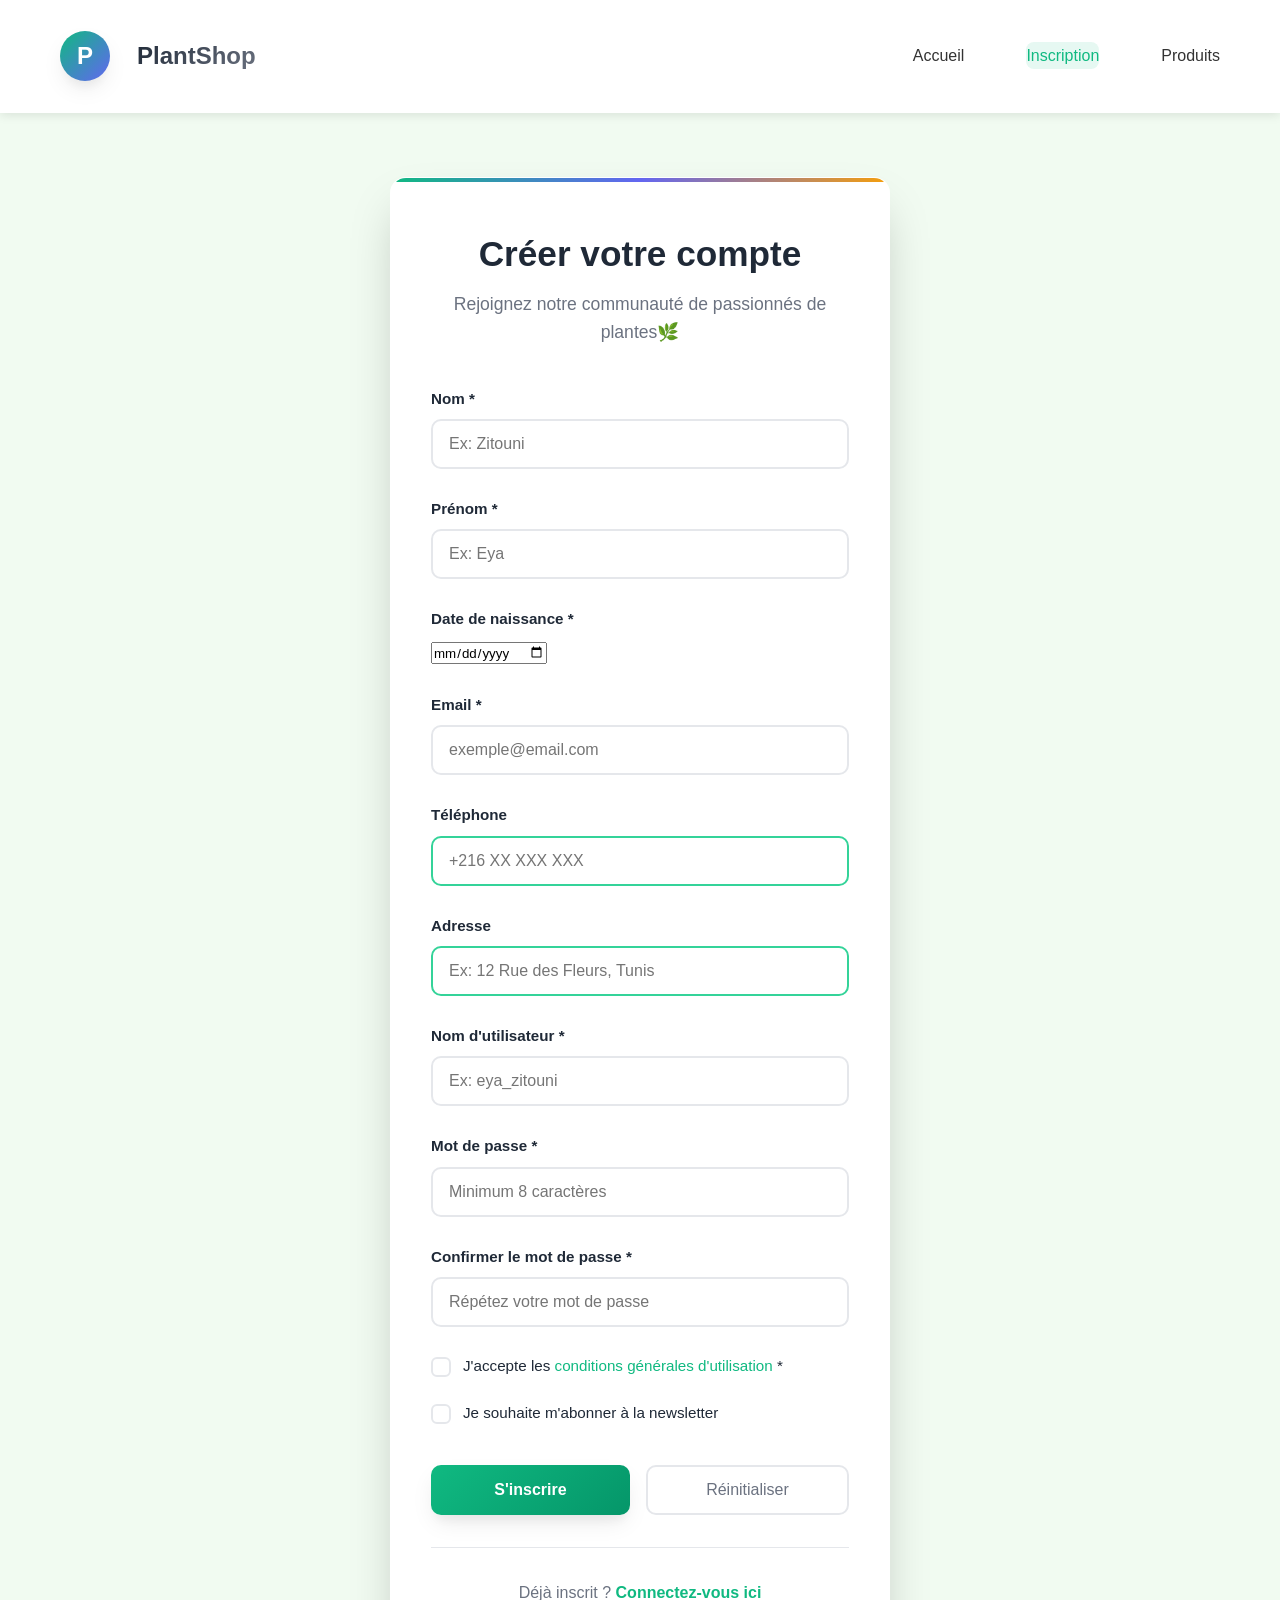
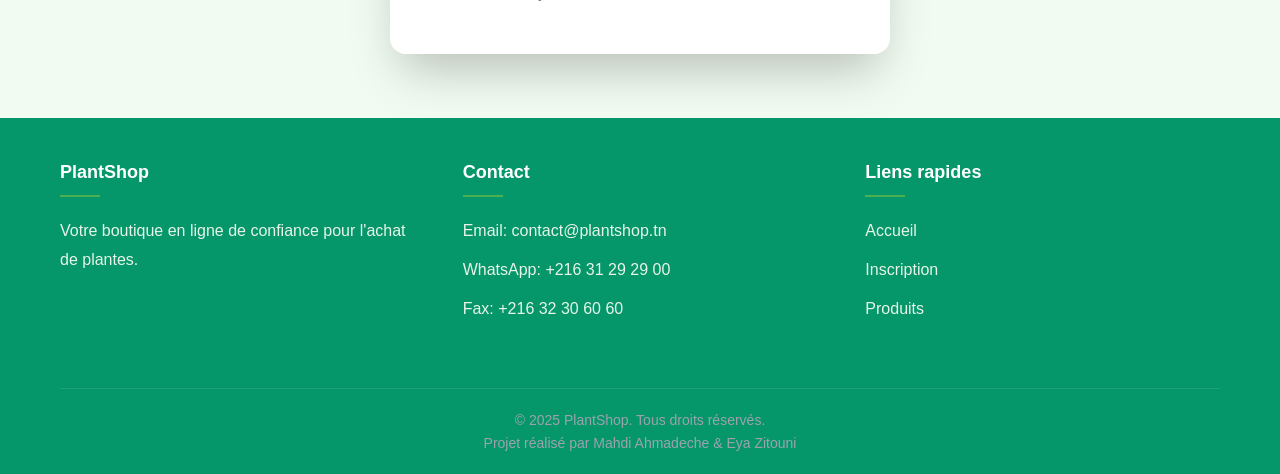
==== commit c28a5de1: "fix: fix date input type from text to date" ====
--- a/inscription.html
+++ b/inscription.html
@@ -31,7 +31,7 @@
         <div class="container">
             <div class="inscription-form-container">
                 <h1>Créer votre compte</h1>
-                <p>Rejoignez notre communauté de passionnés de plantes 🌱</p>
+                <p>Rejoignez notre communauté de passionnés de plantes🌿</p>
 
                 <form id="inscriptionForm" class="inscription-form">
 
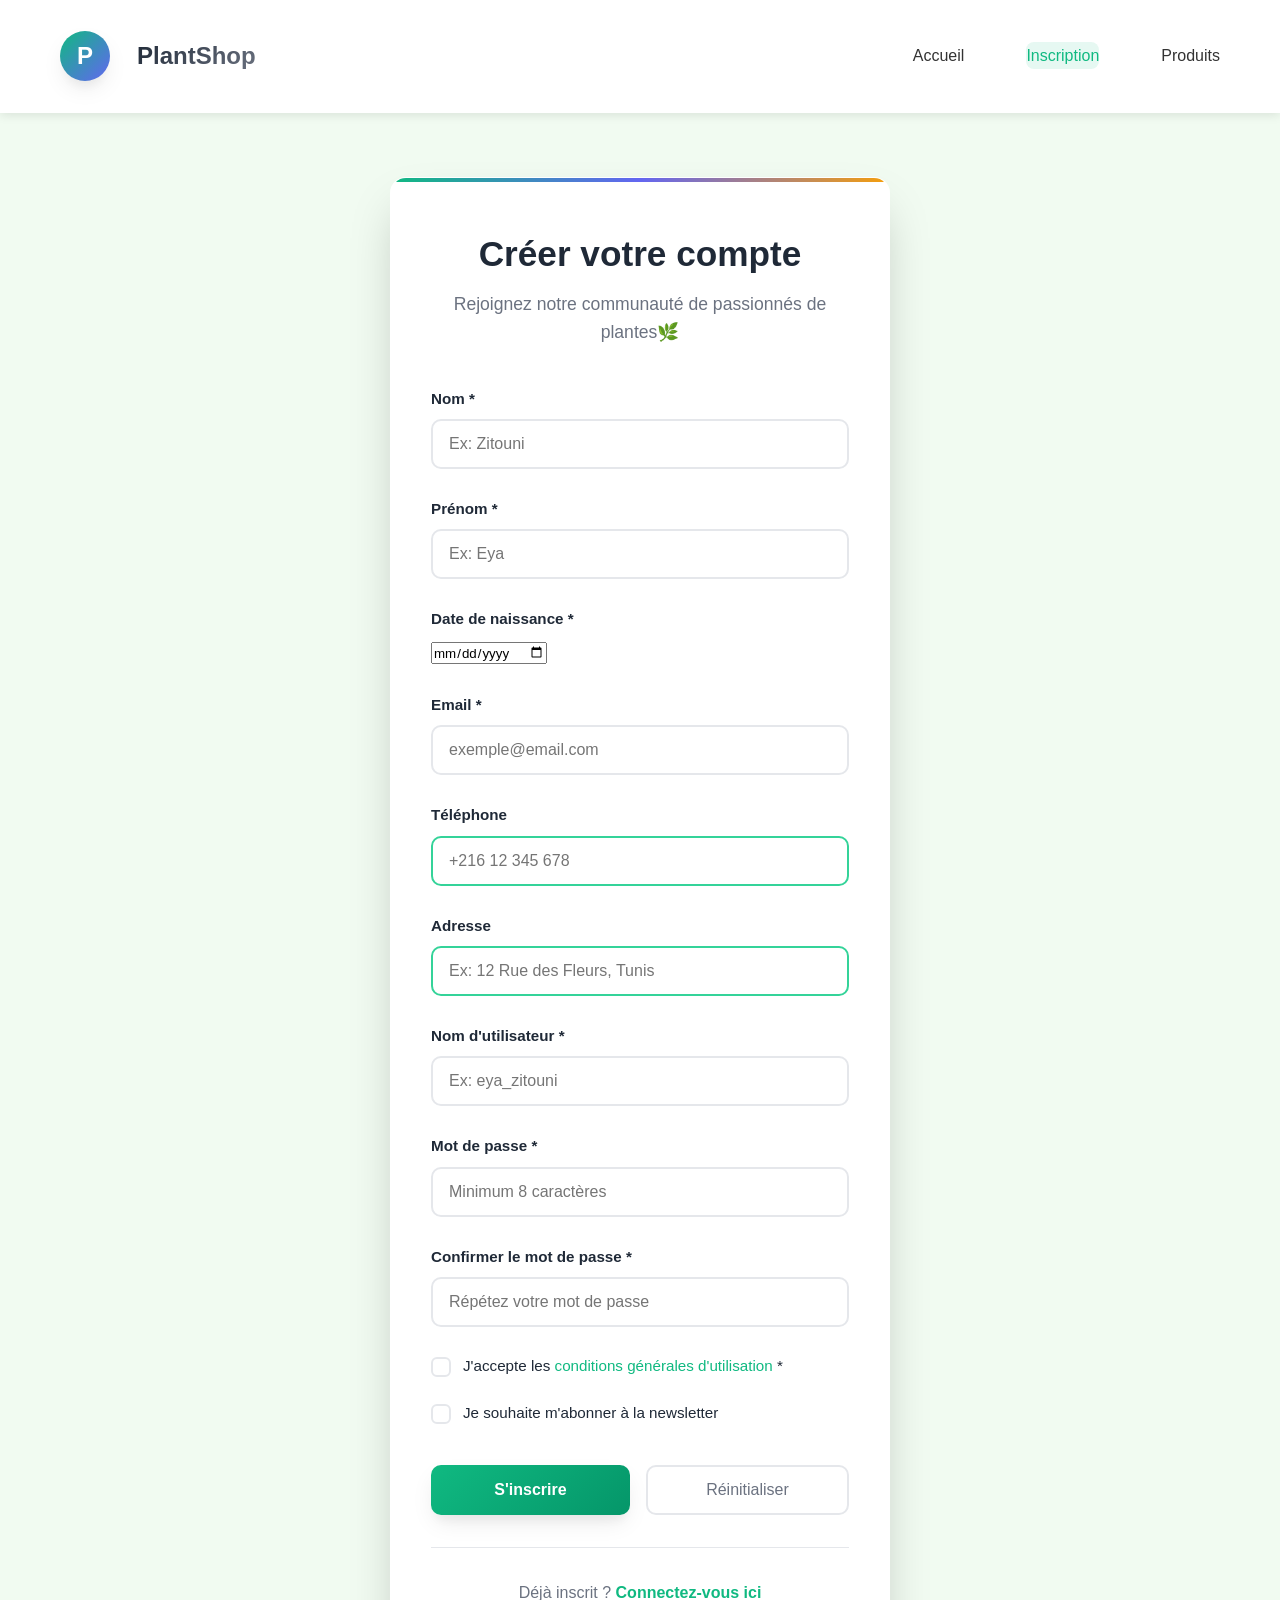
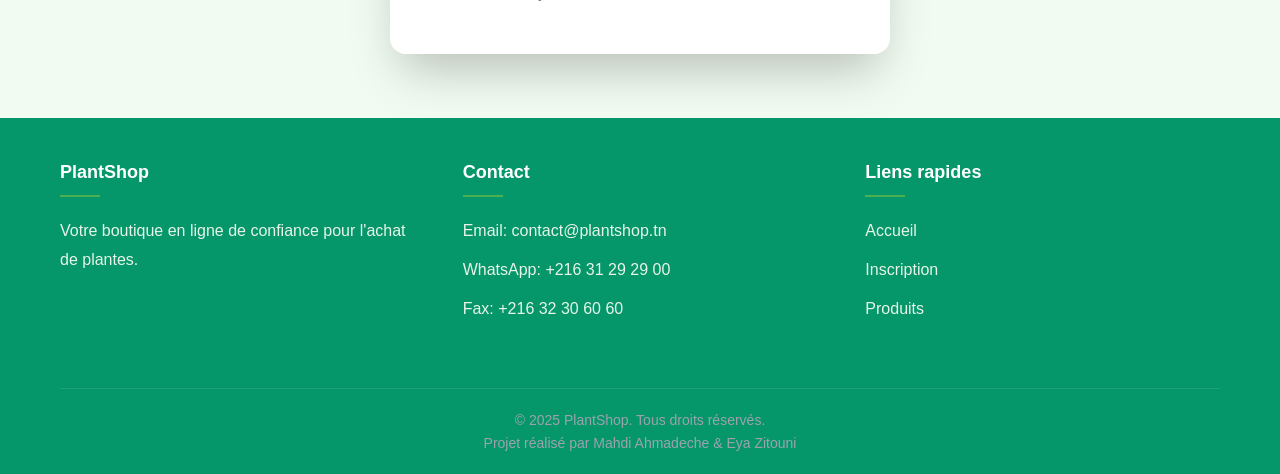
==== commit 362d86fb: "feat: add address field to inscription form" ====
--- a/inscription.html
+++ b/inscription.html
@@ -65,7 +65,7 @@
 
                     <div class="form-group">
                         <label for="telephone">Téléphone</label>
-                        <input type="tel" id="telephone" name="telephone" placeholder="+216 XX XXX XXX">
+                        <input type="tel" id="telephone" name="telephone" placeholder="+216 12 345 678"">
                         <span class="error-message" id="telephone-error"></span>
                     </div>
 
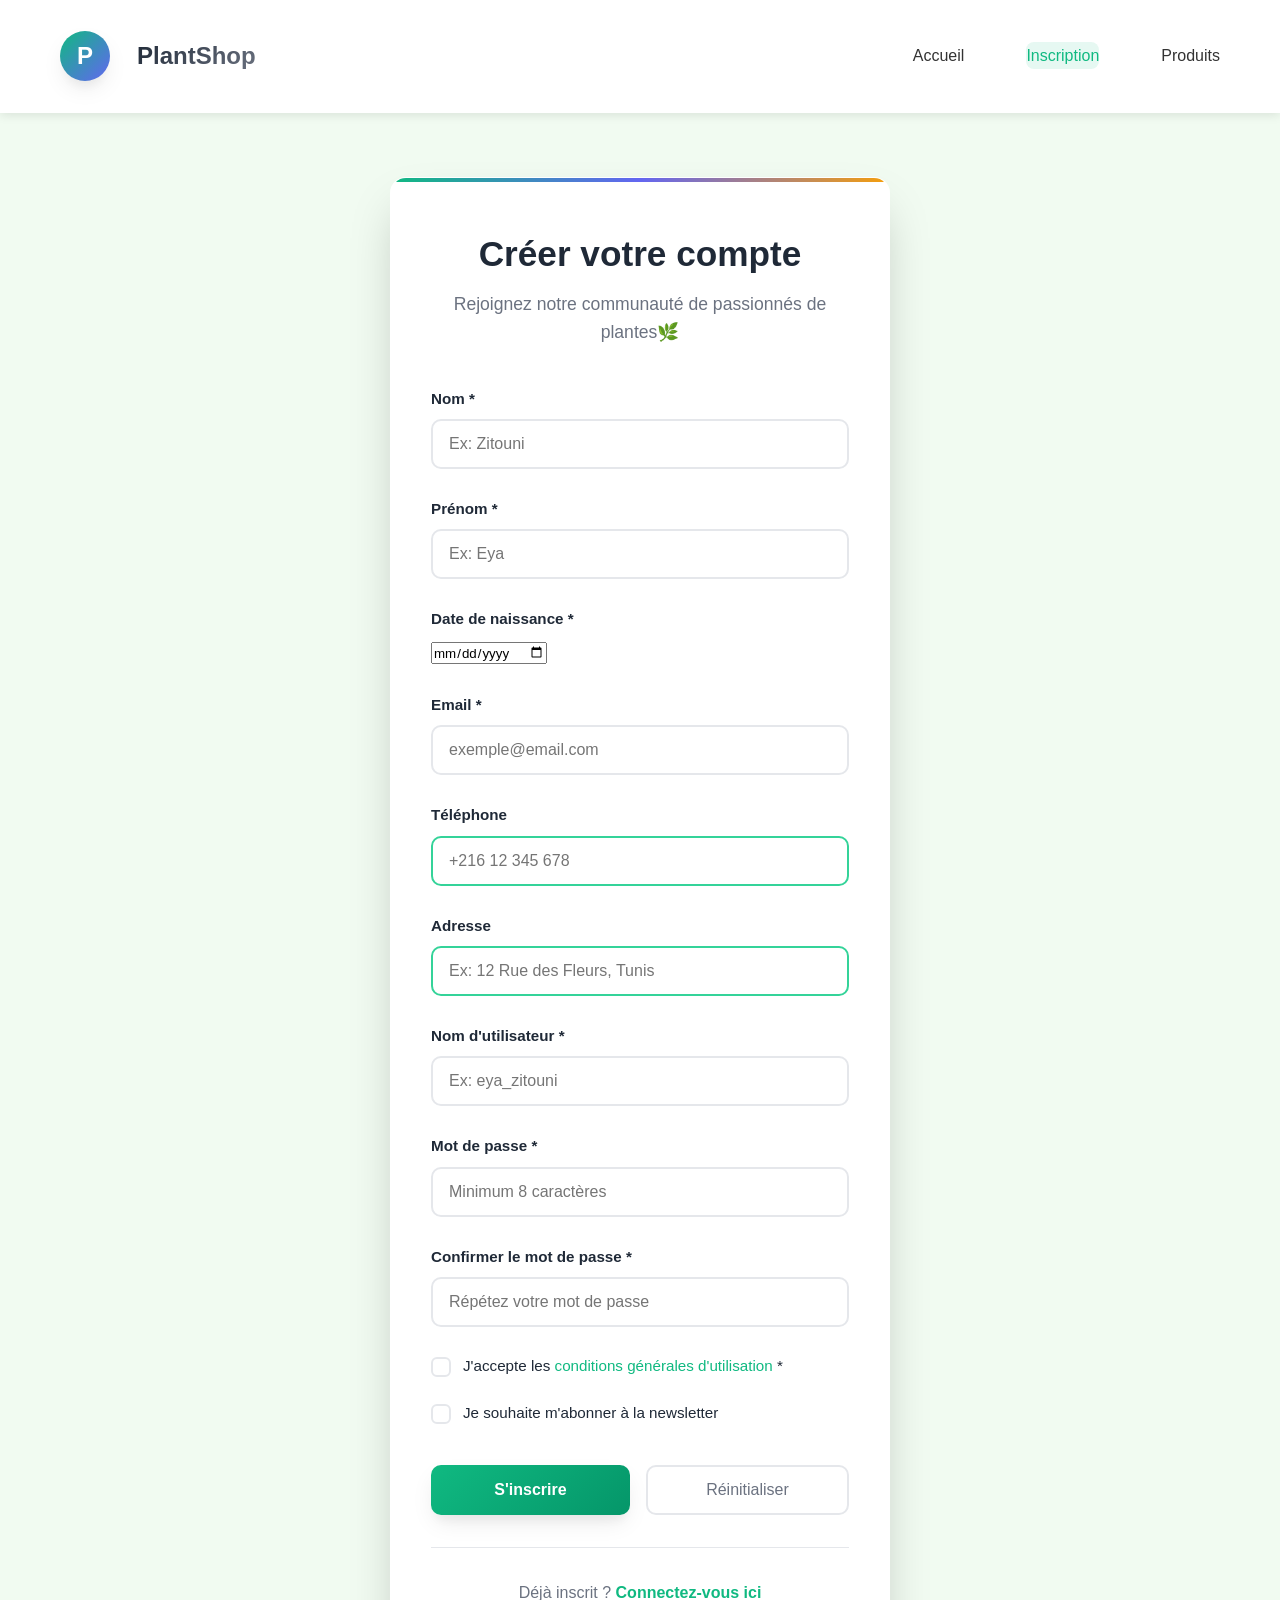
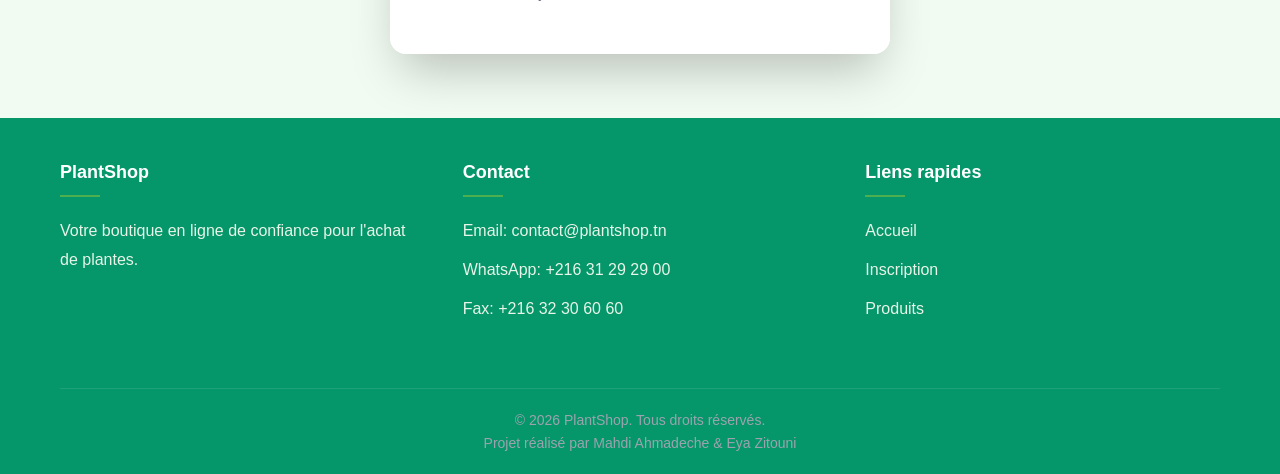
==== commit e0d7ad77: "feat: add JavaScript form validation" ====
--- a/inscription.html
+++ b/inscription.html
@@ -214,7 +214,7 @@
                 </div>
             </div>
             <div class="copyright">
-                <p>&copy; 2025 PlantShop. Tous droits réservés.</p>
+                <p>&copy; 2026 PlantShop. Tous droits réservés.</p>
                 <p>Projet réalisé par Mahdi Ahmadeche & Eya Zitouni</p>
             </div>
         </div>
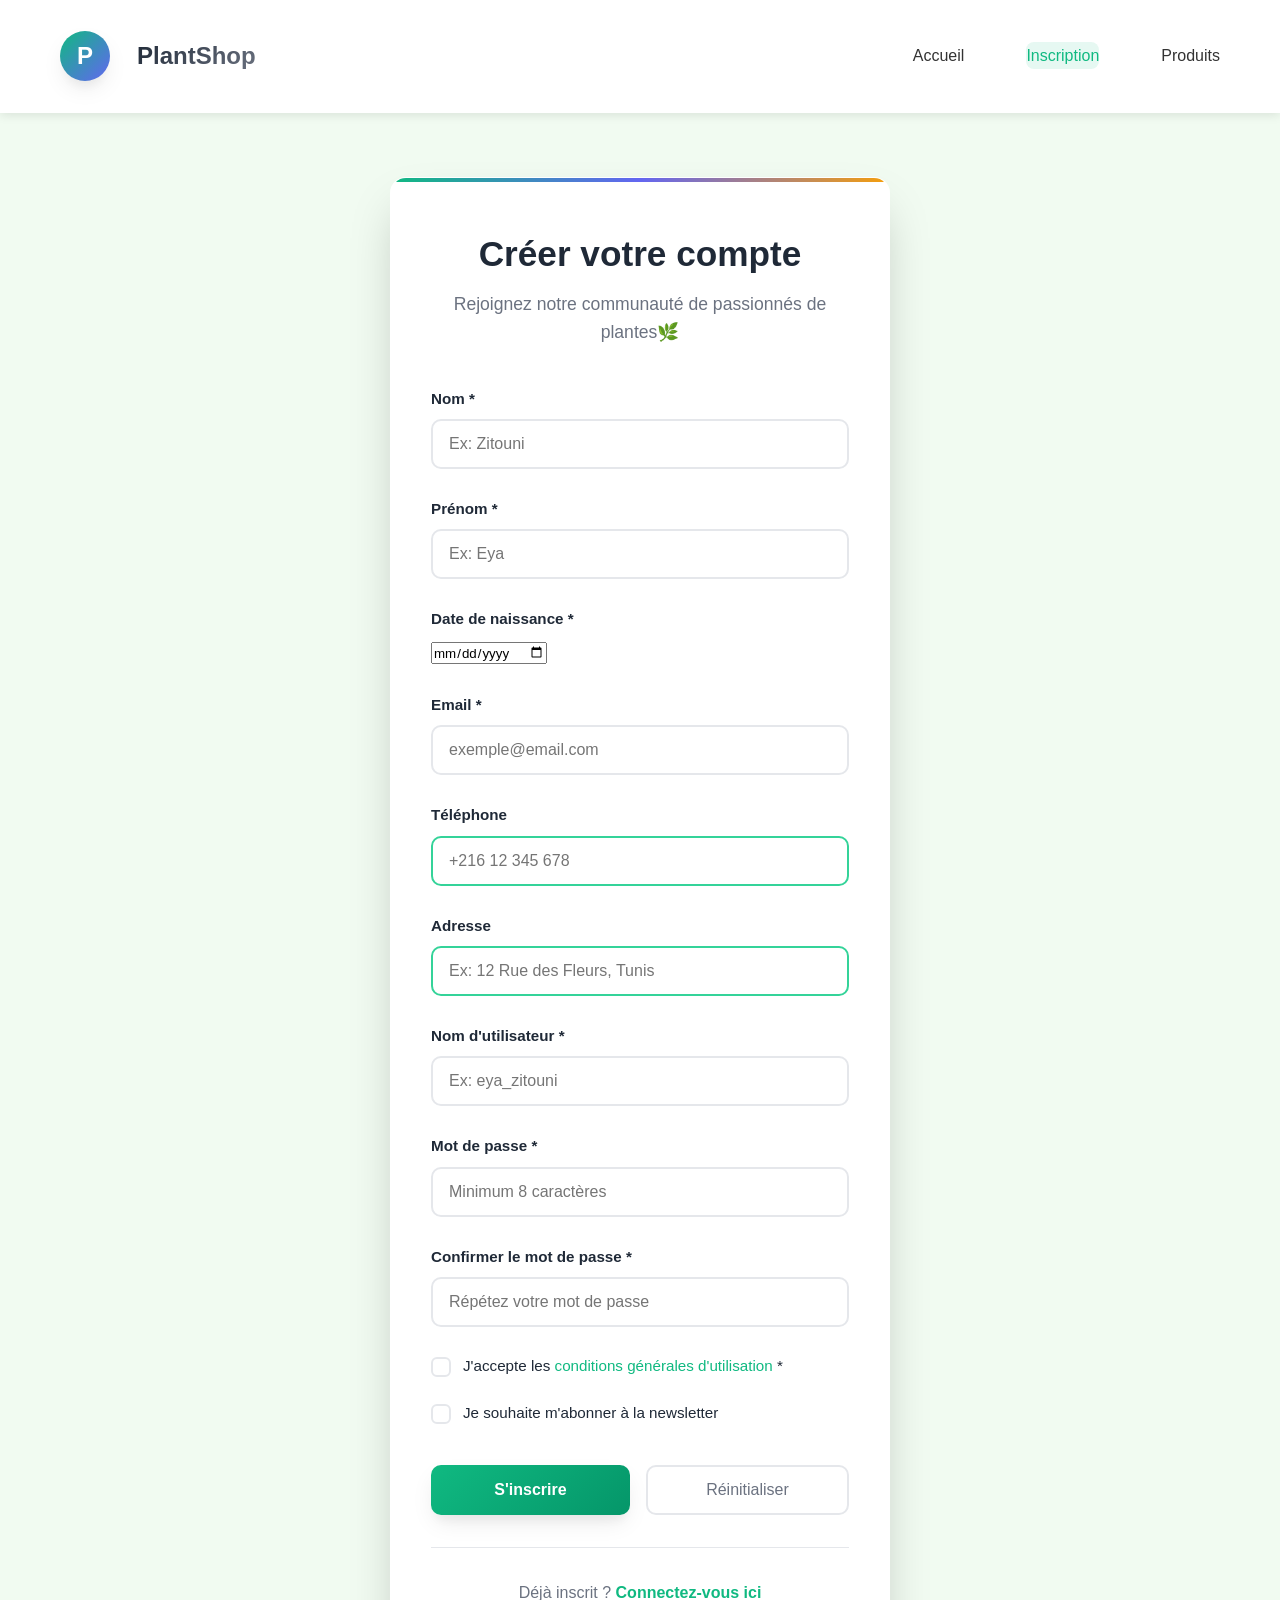
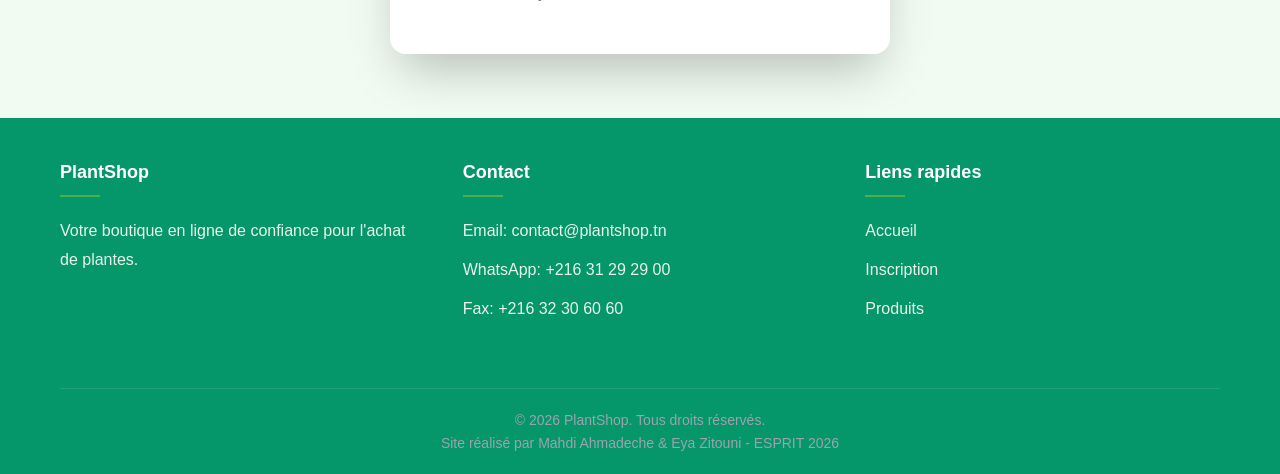
==== commit e5aa05bf: "update: add placeholders to all form fields" ====
--- a/inscription.html
+++ b/inscription.html
@@ -215,7 +215,7 @@
             </div>
             <div class="copyright">
                 <p>&copy; 2026 PlantShop. Tous droits réservés.</p>
-                <p>Projet réalisé par Mahdi Ahmadeche & Eya Zitouni</p>
+                <p>Site réalisé par Mahdi Ahmadeche & Eya Zitouni - ESPRIT 2026</p>
             </div>
         </div>
     </footer>
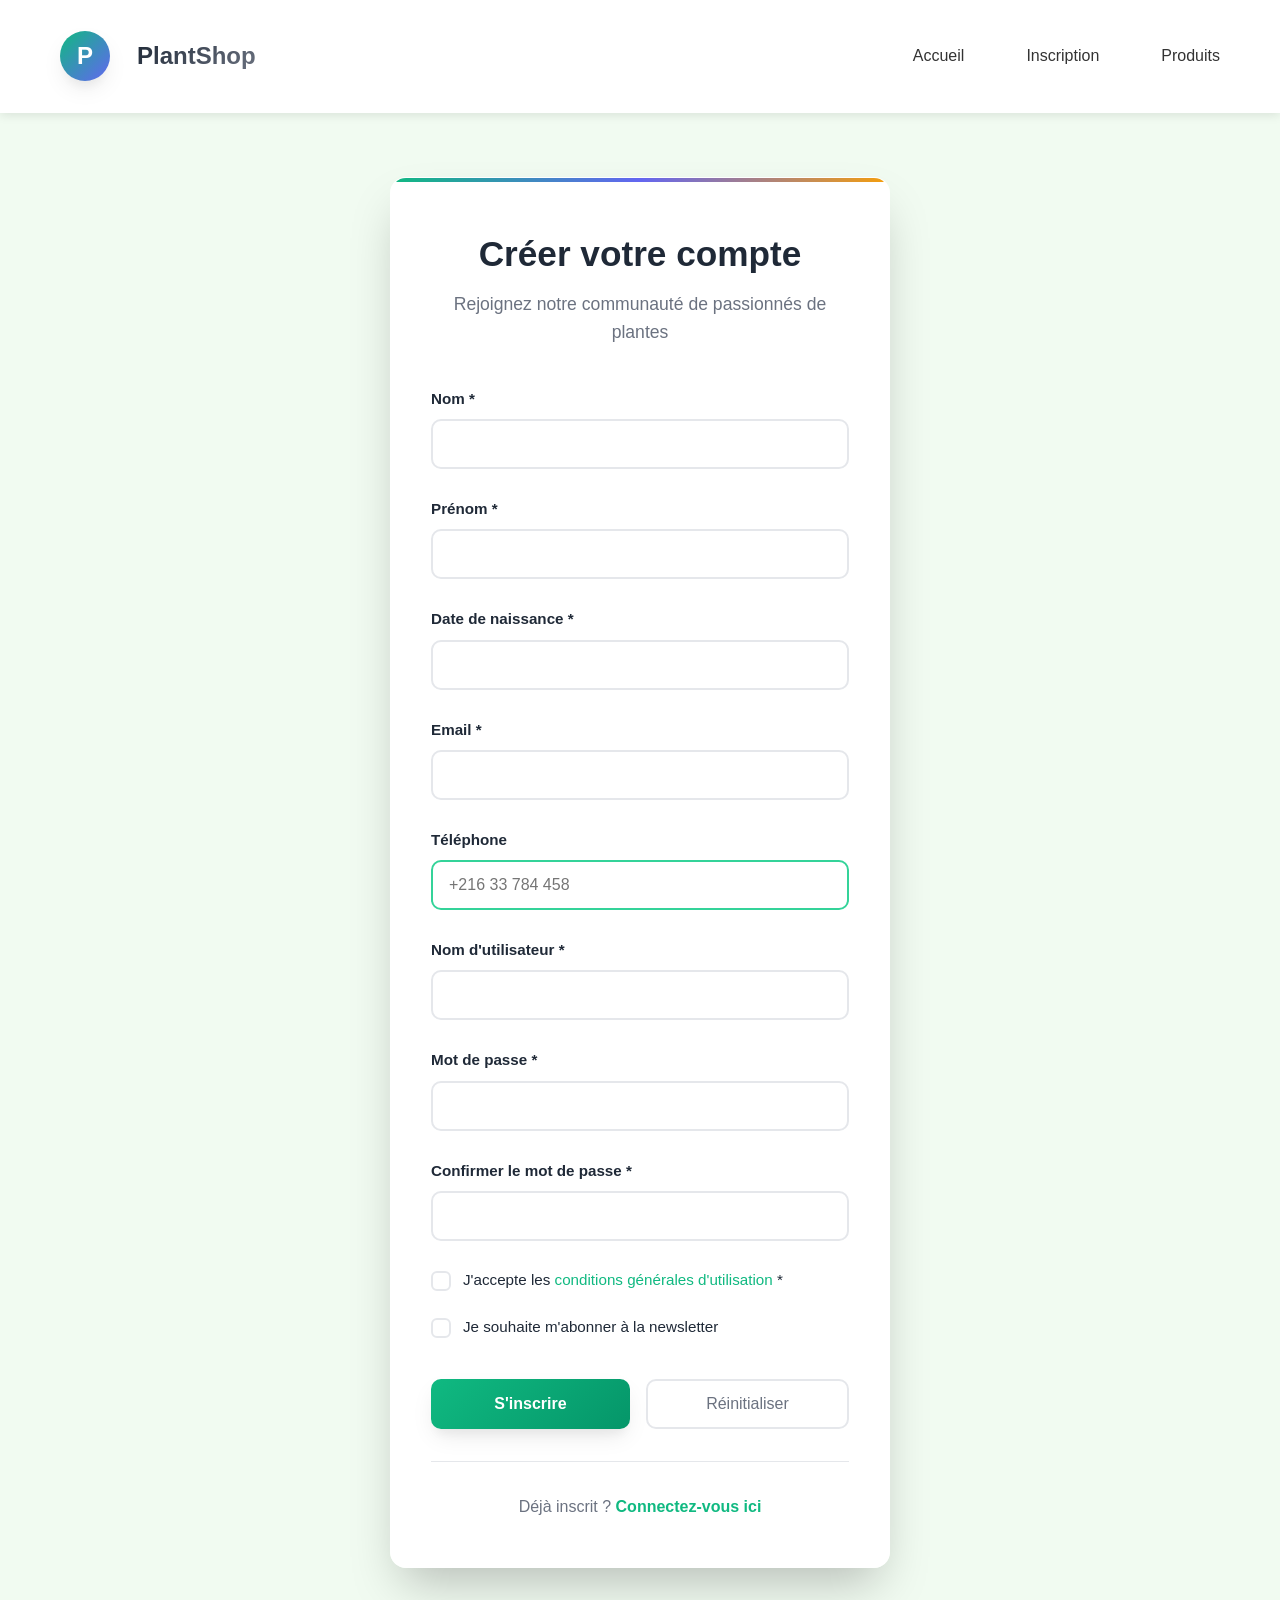
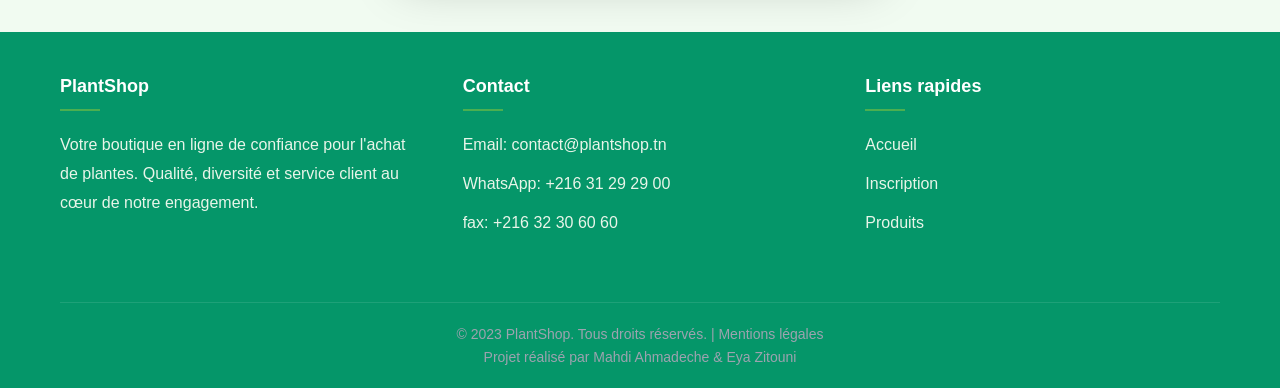
==== commit 2a0b5985: "feat: add validation feedback message on inscription" ====
--- a/inscription.html
+++ b/inscription.html
@@ -3,12 +3,11 @@
 <head>
     <meta charset="UTF-8">
     <meta name="viewport" content="width=device-width, initial-scale=1.0">
-    <!-- Commit 1: title updated to match project name -->
-    <title>Inscription - Plantes Shop</title>
+    <title>PlantShop - Vente de plantes en ligne</title>
     <link rel="stylesheet" href="style.css">
 </head>
 <body>
-    <!-- Page inscription - Développée par Eya Zitouni -->
+    <!-- En-tête -->
     <header>
         <div class="container">
             <div class="header-content">
@@ -19,205 +18,125 @@
                 <nav>
                     <ul>
                         <li><a href="index.html">Accueil</a></li>
-                        <li><a href="inscription.html" class="active">Inscription</a></li>
+                        <li><a href="inscription.html">Inscription</a></li>
                         <li><a href="produits.html">Produits</a></li>
                     </ul>
                 </nav>
             </div>
         </div>
-    </header>
-
-    <section class="inscription-section">
-        <div class="container">
-            <div class="inscription-form-container">
-                <h1>Créer votre compte</h1>
-                <p>Rejoignez notre communauté de passionnés de plantes🌿</p>
-
-                <form id="inscriptionForm" class="inscription-form">
-
-                    <div class="form-group">
-                        <label for="nom">Nom *</label>
-                        <!-- Commit 5: added placeholder -->
-                        <input type="text" id="nom" name="nom" placeholder="Ex: Zitouni" required>
-                        <span class="error-message" id="nom-error"></span>
-                    </div>
-
-                    <div class="form-group">
-                        <label for="prenom">Prénom *</label>
-                        <!-- Commit 5: added placeholder -->
-                        <input type="text" id="prenom" name="prenom" placeholder="Ex: Eya" required>
-                        <span class="error-message" id="prenom-error"></span>
-                    </div>
-
-                    <!-- Commit 2: fixed date input type (was type text before) -->
-                    <div class="form-group">
-                        <label for="datenaissance">Date de naissance *</label>
-                        <input type="date" id="datenaissance" name="datenaissance" required>
-                        <span class="error-message" id="datenaissance-error"></span>
-                    </div>
-
-                    <div class="form-group">
-                        <label for="email">Email *</label>
-                        <!-- Commit 5: added placeholder -->
-                        <input type="email" id="email" name="email" placeholder="exemple@email.com" required>
-                        <span class="error-message" id="email-error"></span>
-                    </div>
-
-                    <div class="form-group">
-                        <label for="telephone">Téléphone</label>
-                        <input type="tel" id="telephone" name="telephone" placeholder="+216 12 345 678"">
-                        <span class="error-message" id="telephone-error"></span>
-                    </div>
-
-                    <!-- Commit 3: added address field -->
-                    <div class="form-group">
-                        <label for="adresse">Adresse</label>
-                        <input type="text" id="adresse" name="adresse" placeholder="Ex: 12 Rue des Fleurs, Tunis">
-                        <span class="error-message" id="adresse-error"></span>
-                    </div>
-
-                    <div class="form-group">
-                        <label for="username">Nom d'utilisateur *</label>
-                        <!-- Commit 5: added placeholder -->
-                        <input type="text" id="username" name="username" placeholder="Ex: eya_zitouni" required>
-                        <span class="error-message" id="username-error"></span>
-                    </div>
-
-                    <div class="form-group">
-                        <label for="password">Mot de passe *</label>
-                        <input type="password" id="password" name="password" placeholder="Minimum 8 caractères" required>
-                        <span class="error-message" id="password-error"></span>
-                    </div>
-
-                    <div class="form-group">
-                        <label for="confirm-password">Confirmer le mot de passe *</label>
-                        <input type="password" id="confirm-password" name="confirm-password" placeholder="Répétez votre mot de passe" required>
-                        <span class="error-message" id="confirm-password-error"></span>
-                    </div>
-
-                    <div class="form-group checkbox-group">
-                        <input type="checkbox" id="conditions" name="conditions" required>
-                        <label for="conditions">J'accepte les <a href="#">conditions générales d'utilisation</a> *</label>
-                        <span class="error-message" id="conditions-error"></span>
-                    </div>
-
-                    <div class="form-group checkbox-group">
-                        <input type="checkbox" id="newsletter" name="newsletter">
-                        <label for="newsletter">Je souhaite m'abonner à la newsletter</label>
-                    </div>
-
-                    <div class="form-buttons">
-                        <button type="submit" class="btn-primary">S'inscrire</button>
-                        <button type="reset" class="btn-secondary">Réinitialiser</button>
-                    </div>
-                </form>
-
-                <div id="confirmation-message" class="confirmation-message" style="display: none;">
-                    <div class="success-icon">✓</div>
-                    <h2>Inscription réussie !</h2>
-                    <p>Merci de vous être inscrit sur PlantShop. Un email de confirmation a été envoyé à votre adresse.</p>
-                    <button id="retour-accueil" class="btn-primary">Retour à l'accueil</button>
+    </header><!-- Section Inscription -->
+<section class="inscription-section">
+    <div class="container">
+        <div class="inscription-form-container">
+            <h1>Créer votre compte</h1>
+            <p>Rejoignez notre communauté de passionnés de plantes</p>
+            
+            <form id="inscriptionForm" class="inscription-form">
+                <div class="form-group">
+                    <label for="nom">Nom *</label>
+                    <input type="text" id="nom" name="nom" required>
+                    <span class="error-message" id="nom-error"></span>
                 </div>
 
-                <div class="login-link">
-                    <p>Déjà inscrit ? <a href="connexion.html">Connectez-vous ici</a></p>
+                <div class="form-group">
+                    <label for="prenom">Prénom *</label>
+                    <input type="text" id="prenom" name="prenom" required>
+                    <span class="error-message" id="prenom-error"></span>
+                </div>
+                <div class="form-group">
+                    <label for="Date de naissance">Date de naissance *</label>
+                    <input type="text" id="Date de naissance" name="Date de naissance" required>
+                    <span class="error-message" id="Date de naissance-error"></span>
+                </div>
+
+                <div class="form-group">
+                    <label for="email">Email *</label>
+                    <input type="email" id="email" name="email" required>
+                    <span class="error-message" id="email-error"></span>
+                </div>
+
+                <div class="form-group">
+                    <label for="telephone">Téléphone</label>
+                    <input type="tel" id="telephone" name="telephone" placeholder="+216 33 784 458">
+                    <span class="error-message" id="telephone-error"></span>
+                </div>
+
+                <div class="form-group">
+                    <label for="username">Nom d'utilisateur *</label>
+                    <input type="text" id="username" name="username" required>
+                    <span class="error-message" id="username-error"></span>
+                </div>
+
+                <div class="form-group">
+                    <label for="password">Mot de passe *</label>
+                    <input type="password" id="password" name="password" required>
+                    <span class="error-message" id="password-error"></span>
+                </div>
+
+                <div class="form-group">
+                    <label for="confirm-password">Confirmer le mot de passe *</label>
+                    <input type="password" id="confirm-password" name="confirm-password" required>
+                    <span class="error-message" id="confirm-password-error"></span>
+                </div>
+
+                <div class="form-group checkbox-group">
+                    <input type="checkbox" id="conditions" name="conditions" required>
+                    <label for="conditions">J'accepte les <a href="#">conditions générales d'utilisation</a> *</label>
+                    <span class="error-message" id="conditions-error"></span>
+                </div>
+
+                <div class="form-group checkbox-group">
+                    <input type="checkbox" id="newsletter" name="newsletter">
+                    <label for="newsletter">Je souhaite m'abonner à la newsletter</label>
+                </div>
+
+                <div class="form-buttons">
+                    <button type="submit" class="btn-primary">S'inscrire</button>
+                    <button type="reset" class="btn-secondary">Réinitialiser</button>
+                </div>
+            </form>
+
+            <div id="confirmation-message" class="confirmation-message" style="display: none;">
+                <div class="success-icon">✓</div>
+                <h2>Inscription réussie !</h2>
+                <p>Merci de vous être inscrit sur PlantShop. Vous recevrez un email de confirmation sous 24h.</p>
+                <button id="retour-accueil" class="btn-primary">Retour à l'accueil</button>
+            </div>
+
+            <div class="login-link">
+                <p>Déjà inscrit ? <a href="connexion.html">Connectez-vous ici</a></p>
+            </div>
+        </div>
+    </div>
+</section>
+
+<footer>
+    <div class="container">
+        <div class="footer-content">
+            <div class="footer-section">
+                <h3>PlantShop</h3>
+                <p>Votre boutique en ligne de confiance pour l'achat de plantes. Qualité, diversité et service client au cœur de notre engagement.</p>
+            </div>
+            <div class="footer-section">
+                <h3>Contact</h3>
+                <div class="contact-info">
+                    <p>Email: contact@plantshop.tn</p>
+                    <p>WhatsApp: +216 31 29 29 00</p>
+                    <p>fax: +216 32 30 60 60</p>
                 </div>
             </div>
-        </div>
-    </section>
-
-    <!-- Commit 4: added JavaScript form validation -->
-    <script>
-        document.getElementById('inscriptionForm').addEventListener('submit', function(e) {
-            e.preventDefault();
-            let valid = true;
-
-            // Validation nom
-            const nom = document.getElementById('nom').value.trim();
-            if (nom === '') {
-                document.getElementById('nom-error').textContent = '❌ Le nom est obligatoire.';
-                valid = false;
-            } else {
-                document.getElementById('nom-error').textContent = '';
-            }
-
-            // Validation prénom
-            const prenom = document.getElementById('prenom').value.trim();
-            if (prenom === '') {
-                document.getElementById('prenom-error').textContent = '❌ Le prénom est obligatoire.';
-                valid = false;
-            } else {
-                document.getElementById('prenom-error').textContent = '';
-            }
-
-            // Validation email
-            const email = document.getElementById('email').value.trim();
-            const emailRegex = /^[^\s@]+@[^\s@]+\.[^\s@]+$/;
-            if (!emailRegex.test(email)) {
-                document.getElementById('email-error').textContent = '❌ Email invalide.';
-                valid = false;
-            } else {
-                document.getElementById('email-error').textContent = '';
-            }
-
-            // Validation mot de passe
-            const password = document.getElementById('password').value;
-            if (password.length < 8) {
-                document.getElementById('password-error').textContent = '❌ Minimum 8 caractères.';
-                valid = false;
-            } else {
-                document.getElementById('password-error').textContent = '';
-            }
-
-            // Validation confirmation mot de passe
-            const confirm = document.getElementById('confirm-password').value;
-            if (password !== confirm) {
-                document.getElementById('confirm-password-error').textContent = '❌ Les mots de passe ne correspondent pas.';
-                valid = false;
-            } else {
-                document.getElementById('confirm-password-error').textContent = '';
-            }
-
-            // Si tout est valide
-            if (valid) {
-                document.getElementById('inscriptionForm').style.display = 'none';
-                document.getElementById('confirmation-message').style.display = 'block';
-            }
-        });
-
-        document.getElementById('retour-accueil') &&
-        document.getElementById('retour-accueil').addEventListener('click', function() {
-            window.location.href = 'index.html';
-        });
-    </script>
-
-    <footer>
-        <div class="container">
-            <div class="footer-content">
-                <div class="footer-section">
-                    <h3>PlantShop</h3>
-                    <p>Votre boutique en ligne de confiance pour l'achat de plantes.</p>
-                </div>
-                <div class="footer-section">
-                    <h3>Contact</h3>
-                    <div class="contact-info">
-                        <p>Email: contact@plantshop.tn</p>
-                        <p>WhatsApp: +216 31 29 29 00</p>
-                        <p>Fax: +216 32 30 60 60</p>
-                    </div>
-                </div>
-                <div class="footer-section">
-                    <h3>Liens rapides</h3>
-                    <a href="index.html">Accueil</a>
-                    <a href="inscription.html">Inscription</a>
-                    <a href="produits.html">Produits</a>
-                </div>
-            </div>
-            <div class="copyright">
-                <p>&copy; 2026 PlantShop. Tous droits réservés.</p>
-                <p>Site réalisé par Mahdi Ahmadeche & Eya Zitouni - ESPRIT 2026</p>
+            <div class="footer-section">
+                <h3>Liens rapides</h3>
+                <a href="index.html">Accueil</a>
+                <a href="inscription.html">Inscription</a>
+                <a href="produits.html">Produits</a>
             </div>
         </div>
-    </footer>
+        <div class="copyright">
+            <p>&copy; 2023 PlantShop. Tous droits réservés. | Mentions légales</p>
+            <p>Projet réalisé par Mahdi Ahmadeche & Eya Zitouni</p>
+        </div>
+    </div>
+</footer>
 </body>
 </html>
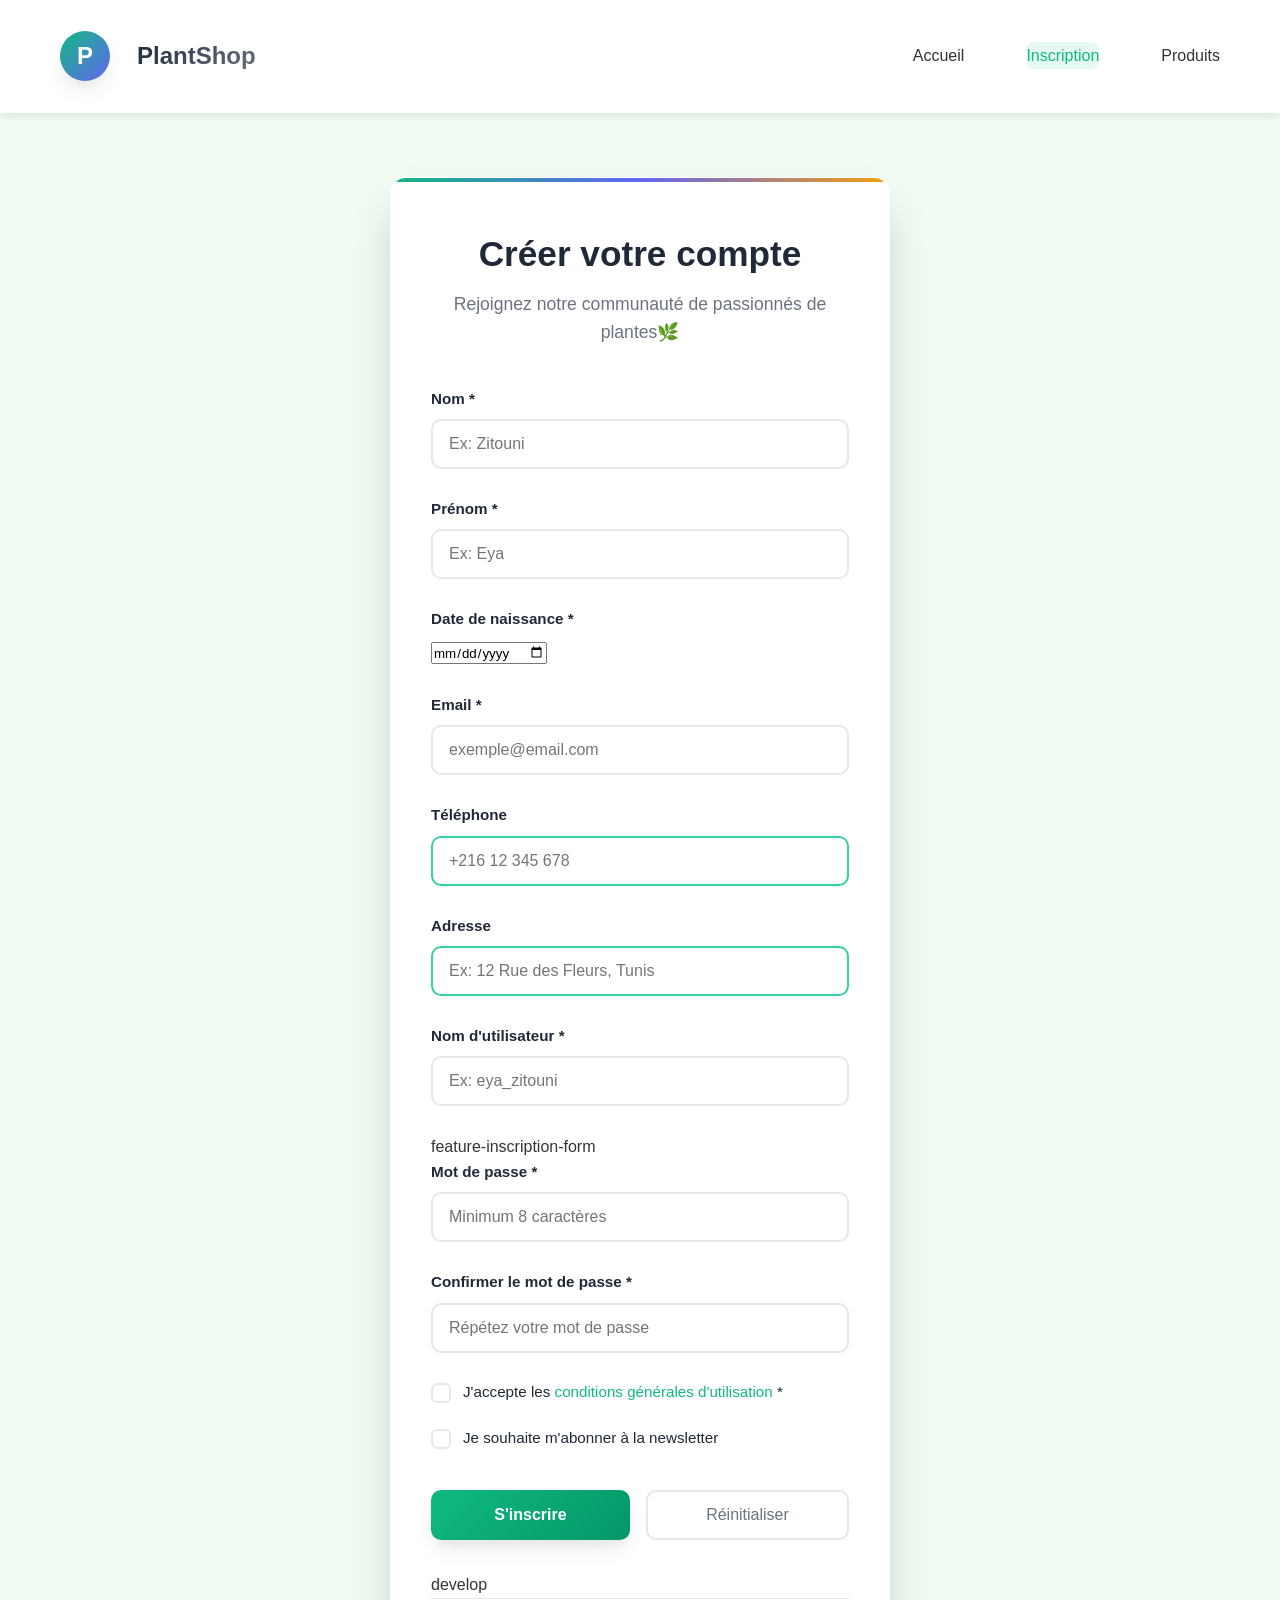
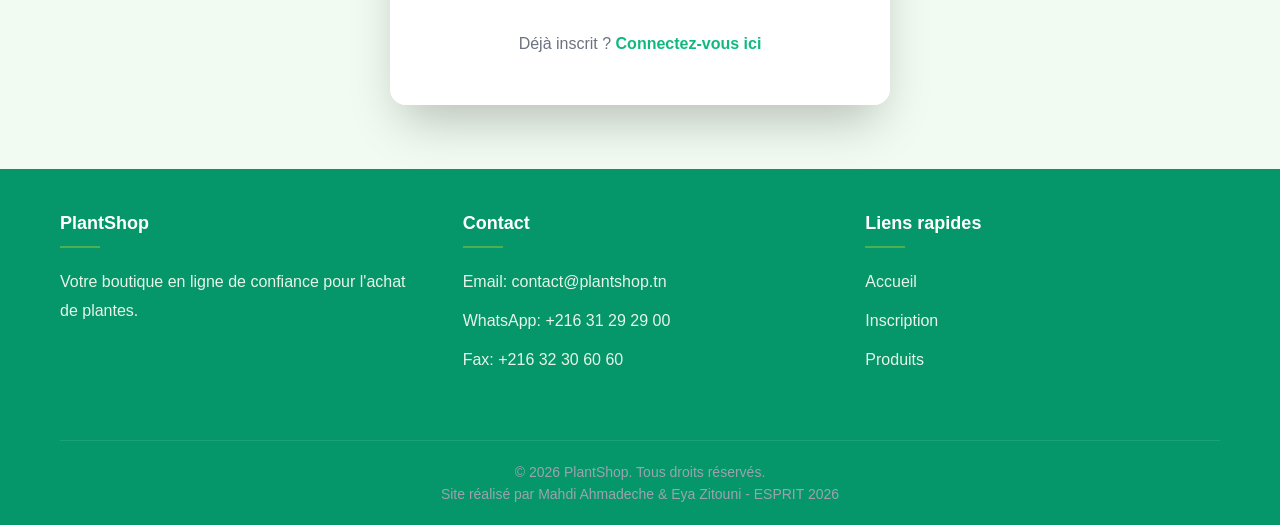
==== commit 2729f62f: "Merge branch 'develop' into feature-inscription-form" ====
--- a/inscription.html
+++ b/inscription.html
@@ -3,11 +3,12 @@
 <head>
     <meta charset="UTF-8">
     <meta name="viewport" content="width=device-width, initial-scale=1.0">
-    <title>PlantShop - Vente de plantes en ligne</title>
+    <!-- Commit 1: title updated to match project name -->
+    <title>Inscription - Plantes Shop</title>
     <link rel="stylesheet" href="style.css">
 </head>
 <body>
-    <!-- En-tête -->
+    <!-- Page inscription - Développée par Eya Zitouni -->
     <header>
         <div class="container">
             <div class="header-content">
@@ -18,83 +19,99 @@
                 <nav>
                     <ul>
                         <li><a href="index.html">Accueil</a></li>
-                        <li><a href="inscription.html">Inscription</a></li>
+                        <li><a href="inscription.html" class="active">Inscription</a></li>
                         <li><a href="produits.html">Produits</a></li>
                     </ul>
                 </nav>
             </div>
         </div>
-    </header><!-- Section Inscription -->
-<section class="inscription-section">
-    <div class="container">
-        <div class="inscription-form-container">
-            <h1>Créer votre compte</h1>
-            <p>Rejoignez notre communauté de passionnés de plantes</p>
-            
-            <form id="inscriptionForm" class="inscription-form">
-                <div class="form-group">
-                    <label for="nom">Nom *</label>
-                    <input type="text" id="nom" name="nom" required>
-                    <span class="error-message" id="nom-error"></span>
-                </div>
-
-                <div class="form-group">
-                    <label for="prenom">Prénom *</label>
-                    <input type="text" id="prenom" name="prenom" required>
-                    <span class="error-message" id="prenom-error"></span>
-                </div>
-                <div class="form-group">
-                    <label for="Date de naissance">Date de naissance *</label>
-                    <input type="text" id="Date de naissance" name="Date de naissance" required>
-                    <span class="error-message" id="Date de naissance-error"></span>
-                </div>
-
-                <div class="form-group">
-                    <label for="email">Email *</label>
-                    <input type="email" id="email" name="email" required>
-                    <span class="error-message" id="email-error"></span>
-                </div>
-
-                <div class="form-group">
-                    <label for="telephone">Téléphone</label>
-                    <input type="tel" id="telephone" name="telephone" placeholder="+216 33 784 458">
-                    <span class="error-message" id="telephone-error"></span>
-                </div>
-
-                <div class="form-group">
-                    <label for="username">Nom d'utilisateur *</label>
-                    <input type="text" id="username" name="username" required>
-                    <span class="error-message" id="username-error"></span>
-                </div>
-
-                <div class="form-group">
-                    <label for="password">Mot de passe *</label>
-                    <input type="password" id="password" name="password" required>
-                    <span class="error-message" id="password-error"></span>
-                </div>
-
-                <div class="form-group">
-                    <label for="confirm-password">Confirmer le mot de passe *</label>
-                    <input type="password" id="confirm-password" name="confirm-password" required>
-                    <span class="error-message" id="confirm-password-error"></span>
-                </div>
-
-                <div class="form-group checkbox-group">
-                    <input type="checkbox" id="conditions" name="conditions" required>
-                    <label for="conditions">J'accepte les <a href="#">conditions générales d'utilisation</a> *</label>
-                    <span class="error-message" id="conditions-error"></span>
-                </div>
-
-                <div class="form-group checkbox-group">
-                    <input type="checkbox" id="newsletter" name="newsletter">
-                    <label for="newsletter">Je souhaite m'abonner à la newsletter</label>
-                </div>
-
-                <div class="form-buttons">
-                    <button type="submit" class="btn-primary">S'inscrire</button>
-                    <button type="reset" class="btn-secondary">Réinitialiser</button>
-                </div>
-            </form>
+    </header>
+
+    <section class="inscription-section">
+        <div class="container">
+            <div class="inscription-form-container">
+                <h1>Créer votre compte</h1>
+                <p>Rejoignez notre communauté de passionnés de plantes🌿</p>
+
+                <form id="inscriptionForm" class="inscription-form">
+
+                    <div class="form-group">
+                        <label for="nom">Nom *</label>
+                        <!-- Commit 5: added placeholder -->
+                        <input type="text" id="nom" name="nom" placeholder="Ex: Zitouni" required>
+                        <span class="error-message" id="nom-error"></span>
+                    </div>
+
+                    <div class="form-group">
+                        <label for="prenom">Prénom *</label>
+                        <!-- Commit 5: added placeholder -->
+                        <input type="text" id="prenom" name="prenom" placeholder="Ex: Eya" required>
+                        <span class="error-message" id="prenom-error"></span>
+                    </div>
+
+                    <!-- Commit 2: fixed date input type (was type text before) -->
+                    <div class="form-group">
+                        <label for="datenaissance">Date de naissance *</label>
+                        <input type="date" id="datenaissance" name="datenaissance" required>
+                        <span class="error-message" id="datenaissance-error"></span>
+                    </div>
+
+                    <div class="form-group">
+                        <label for="email">Email *</label>
+                        <!-- Commit 5: added placeholder -->
+                        <input type="email" id="email" name="email" placeholder="exemple@email.com" required>
+                        <span class="error-message" id="email-error"></span>
+                    </div>
+
+                    <div class="form-group">
+                        <label for="telephone">Téléphone</label>
+                        <input type="tel" id="telephone" name="telephone" placeholder="+216 12 345 678"">
+                        <span class="error-message" id="telephone-error"></span>
+                    </div>
+
+                    <!-- Commit 3: added address field -->
+                    <div class="form-group">
+                        <label for="adresse">Adresse</label>
+                        <input type="text" id="adresse" name="adresse" placeholder="Ex: 12 Rue des Fleurs, Tunis">
+                        <span class="error-message" id="adresse-error"></span>
+                    </div>
+
+                    <div class="form-group">
+                        <label for="username">Nom d'utilisateur *</label>
+                        <!-- Commit 5: added placeholder -->
+                        <input type="text" id="username" name="username" placeholder="Ex: eya_zitouni" required>
+                        <span class="error-message" id="username-error"></span>
+                    </div>
+
+ feature-inscription-form
+                    <div class="form-group">
+                        <label for="password">Mot de passe *</label>
+                        <input type="password" id="password" name="password" placeholder="Minimum 8 caractères" required>
+                        <span class="error-message" id="password-error"></span>
+                    </div>
+
+                    <div class="form-group">
+                        <label for="confirm-password">Confirmer le mot de passe *</label>
+                        <input type="password" id="confirm-password" name="confirm-password" placeholder="Répétez votre mot de passe" required>
+                        <span class="error-message" id="confirm-password-error"></span>
+                    </div>
+
+                    <div class="form-group checkbox-group">
+                        <input type="checkbox" id="conditions" name="conditions" required>
+                        <label for="conditions">J'accepte les <a href="#">conditions générales d'utilisation</a> *</label>
+                        <span class="error-message" id="conditions-error"></span>
+                    </div>
+
+                    <div class="form-group checkbox-group">
+                        <input type="checkbox" id="newsletter" name="newsletter">
+                        <label for="newsletter">Je souhaite m'abonner à la newsletter</label>
+                    </div>
+
+                    <div class="form-buttons">
+                        <button type="submit" class="btn-primary">S'inscrire</button>
+                        <button type="reset" class="btn-secondary">Réinitialiser</button>
+                    </div>
+                </form>
 
             <div id="confirmation-message" class="confirmation-message" style="display: none;">
                 <div class="success-icon">✓</div>
@@ -102,41 +119,114 @@
                 <p>Merci de vous être inscrit sur PlantShop. Vous recevrez un email de confirmation sous 24h.</p>
                 <button id="retour-accueil" class="btn-primary">Retour à l'accueil</button>
             </div>
-
-            <div class="login-link">
-                <p>Déjà inscrit ? <a href="connexion.html">Connectez-vous ici</a></p>
+ develop
+
+                <div id="confirmation-message" class="confirmation-message" style="display: none;">
+                    <div class="success-icon">✓</div>
+                    <h2>Inscription réussie !</h2>
+                    <p>Merci de vous être inscrit sur PlantShop. Un email de confirmation a été envoyé à votre adresse.</p>
+                    <button id="retour-accueil" class="btn-primary">Retour à l'accueil</button>
+                </div>
+
+                <div class="login-link">
+                    <p>Déjà inscrit ? <a href="connexion.html">Connectez-vous ici</a></p>
+                </div>
             </div>
         </div>
-    </div>
-</section>
-
-<footer>
-    <div class="container">
-        <div class="footer-content">
-            <div class="footer-section">
-                <h3>PlantShop</h3>
-                <p>Votre boutique en ligne de confiance pour l'achat de plantes. Qualité, diversité et service client au cœur de notre engagement.</p>
-            </div>
-            <div class="footer-section">
-                <h3>Contact</h3>
-                <div class="contact-info">
-                    <p>Email: contact@plantshop.tn</p>
-                    <p>WhatsApp: +216 31 29 29 00</p>
-                    <p>fax: +216 32 30 60 60</p>
-                </div>
-            </div>
-            <div class="footer-section">
-                <h3>Liens rapides</h3>
-                <a href="index.html">Accueil</a>
-                <a href="inscription.html">Inscription</a>
-                <a href="produits.html">Produits</a>
+    </section>
+
+    <!-- Commit 4: added JavaScript form validation -->
+    <script>
+        document.getElementById('inscriptionForm').addEventListener('submit', function(e) {
+            e.preventDefault();
+            let valid = true;
+
+            // Validation nom
+            const nom = document.getElementById('nom').value.trim();
+            if (nom === '') {
+                document.getElementById('nom-error').textContent = '❌ Le nom est obligatoire.';
+                valid = false;
+            } else {
+                document.getElementById('nom-error').textContent = '';
+            }
+
+            // Validation prénom
+            const prenom = document.getElementById('prenom').value.trim();
+            if (prenom === '') {
+                document.getElementById('prenom-error').textContent = '❌ Le prénom est obligatoire.';
+                valid = false;
+            } else {
+                document.getElementById('prenom-error').textContent = '';
+            }
+
+            // Validation email
+            const email = document.getElementById('email').value.trim();
+            const emailRegex = /^[^\s@]+@[^\s@]+\.[^\s@]+$/;
+            if (!emailRegex.test(email)) {
+                document.getElementById('email-error').textContent = '❌ Email invalide.';
+                valid = false;
+            } else {
+                document.getElementById('email-error').textContent = '';
+            }
+
+            // Validation mot de passe
+            const password = document.getElementById('password').value;
+            if (password.length < 8) {
+                document.getElementById('password-error').textContent = '❌ Minimum 8 caractères.';
+                valid = false;
+            } else {
+                document.getElementById('password-error').textContent = '';
+            }
+
+            // Validation confirmation mot de passe
+            const confirm = document.getElementById('confirm-password').value;
+            if (password !== confirm) {
+                document.getElementById('confirm-password-error').textContent = '❌ Les mots de passe ne correspondent pas.';
+                valid = false;
+            } else {
+                document.getElementById('confirm-password-error').textContent = '';
+            }
+
+            // Si tout est valide
+            if (valid) {
+                document.getElementById('inscriptionForm').style.display = 'none';
+                document.getElementById('confirmation-message').style.display = 'block';
+            }
+        });
+
+        document.getElementById('retour-accueil') &&
+        document.getElementById('retour-accueil').addEventListener('click', function() {
+            window.location.href = 'index.html';
+        });
+    </script>
+
+    <footer>
+        <div class="container">
+            <div class="footer-content">
+                <div class="footer-section">
+                    <h3>PlantShop</h3>
+                    <p>Votre boutique en ligne de confiance pour l'achat de plantes.</p>
+                </div>
+                <div class="footer-section">
+                    <h3>Contact</h3>
+                    <div class="contact-info">
+                        <p>Email: contact@plantshop.tn</p>
+                        <p>WhatsApp: +216 31 29 29 00</p>
+                        <p>Fax: +216 32 30 60 60</p>
+                    </div>
+                </div>
+                <div class="footer-section">
+                    <h3>Liens rapides</h3>
+                    <a href="index.html">Accueil</a>
+                    <a href="inscription.html">Inscription</a>
+                    <a href="produits.html">Produits</a>
+                </div>
+            </div>
+            <div class="copyright">
+                <p>&copy; 2026 PlantShop. Tous droits réservés.</p>
+                <p>Site réalisé par Mahdi Ahmadeche & Eya Zitouni - ESPRIT 2026</p>
             </div>
         </div>
-        <div class="copyright">
-            <p>&copy; 2023 PlantShop. Tous droits réservés. | Mentions légales</p>
-            <p>Projet réalisé par Mahdi Ahmadeche & Eya Zitouni</p>
-        </div>
-    </div>
-</footer>
+    </footer>
 </body>
 </html>
